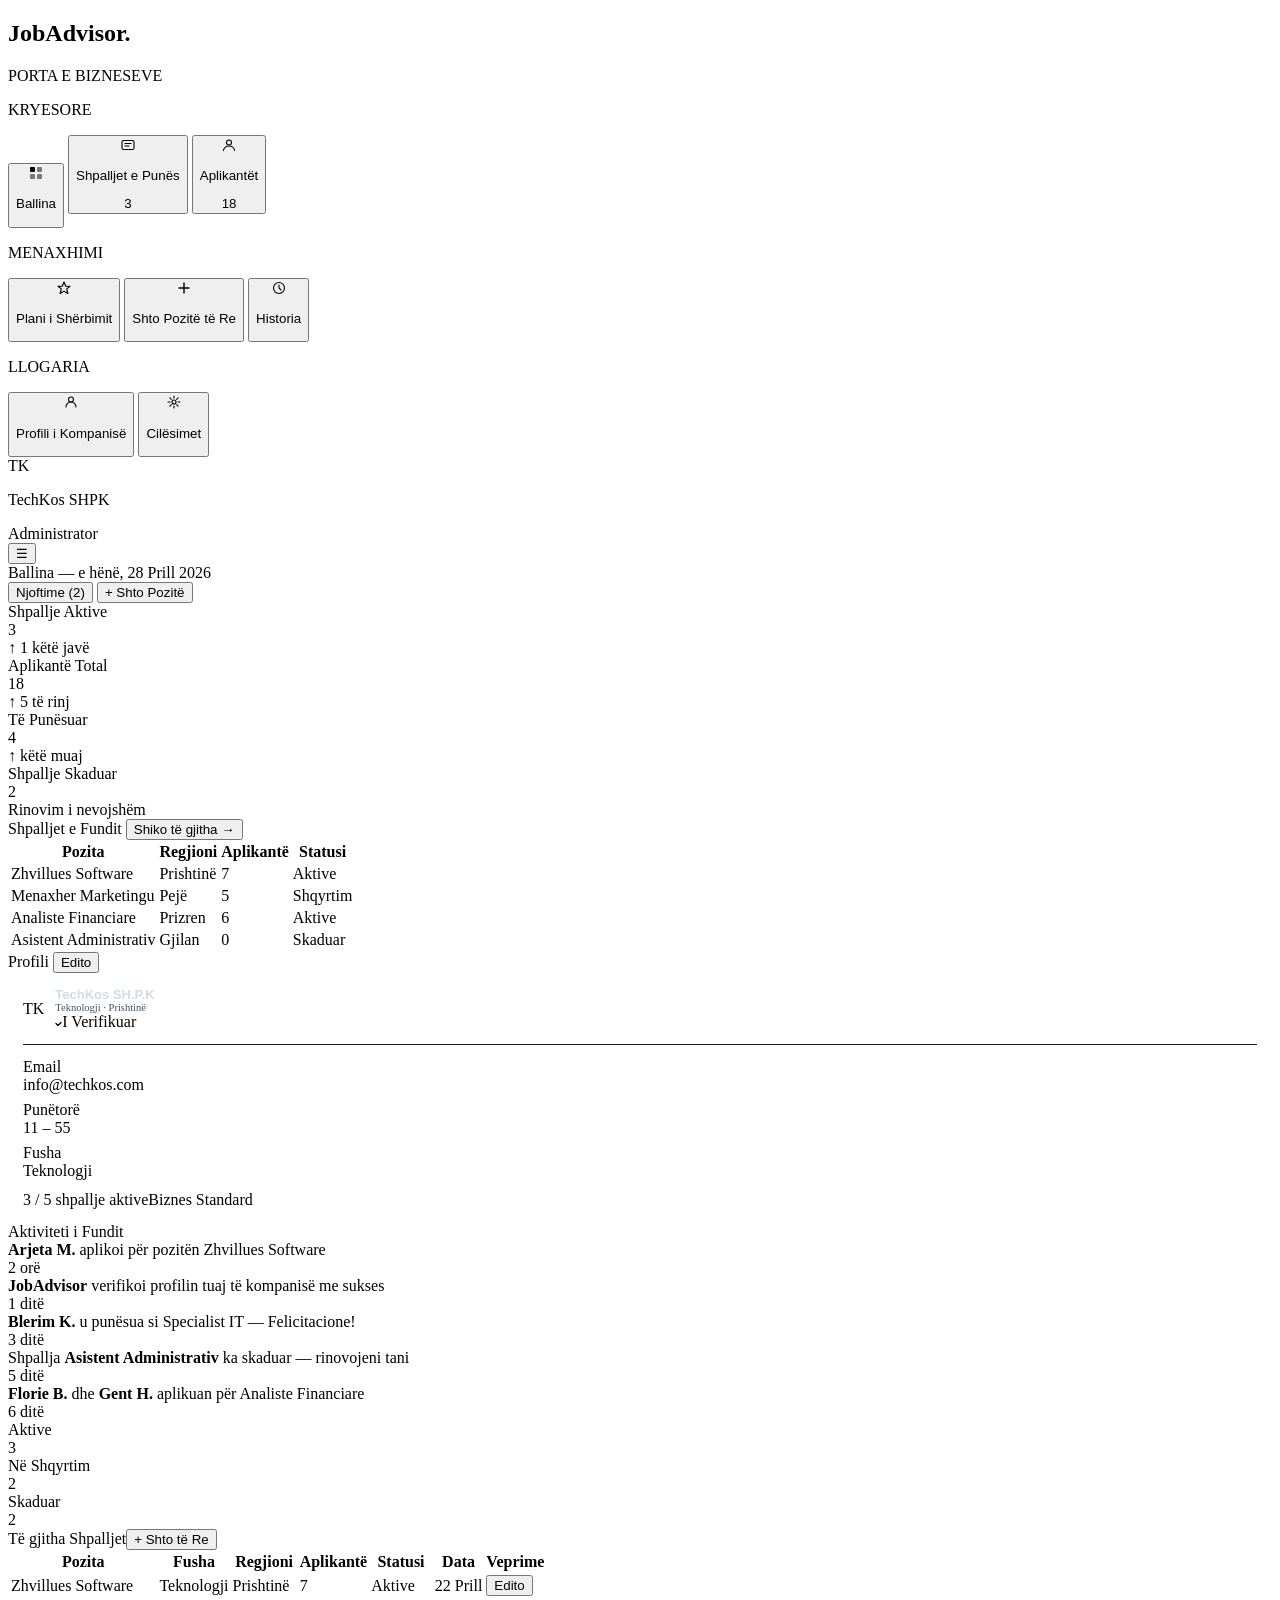
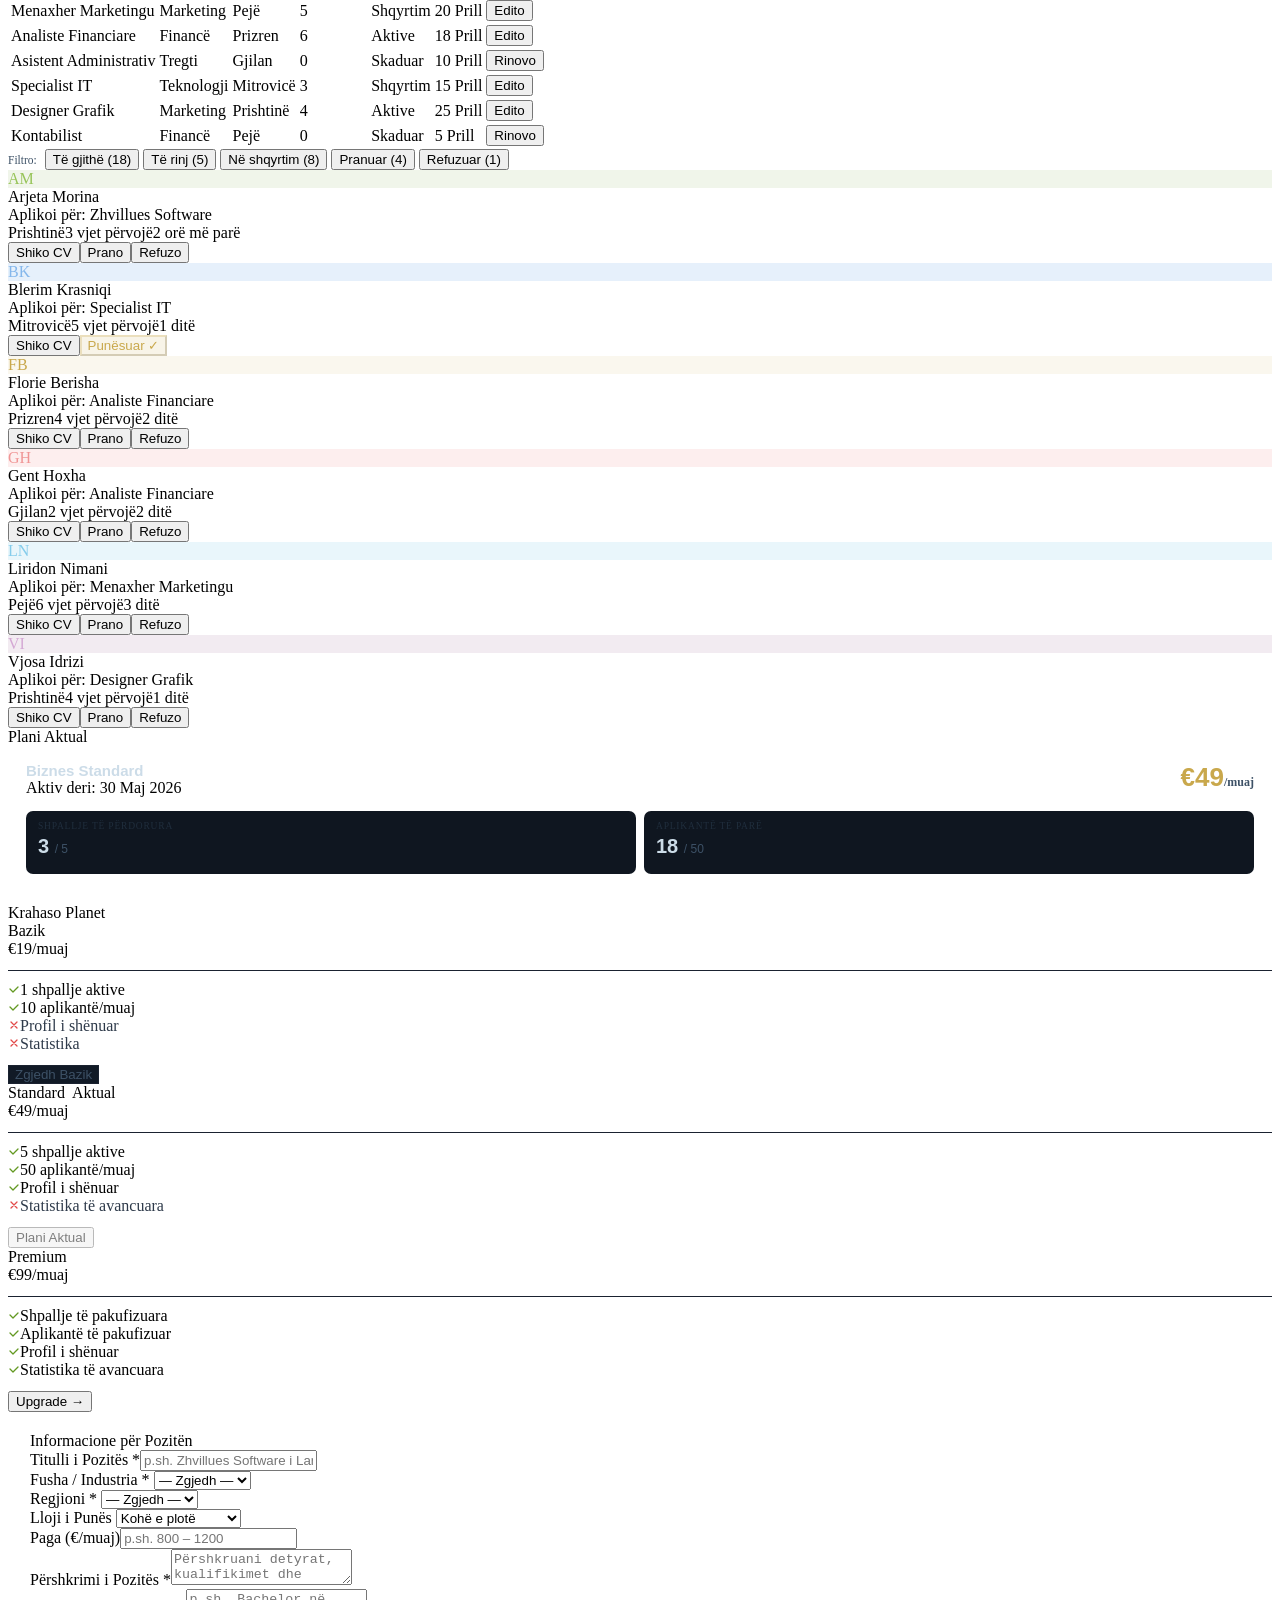
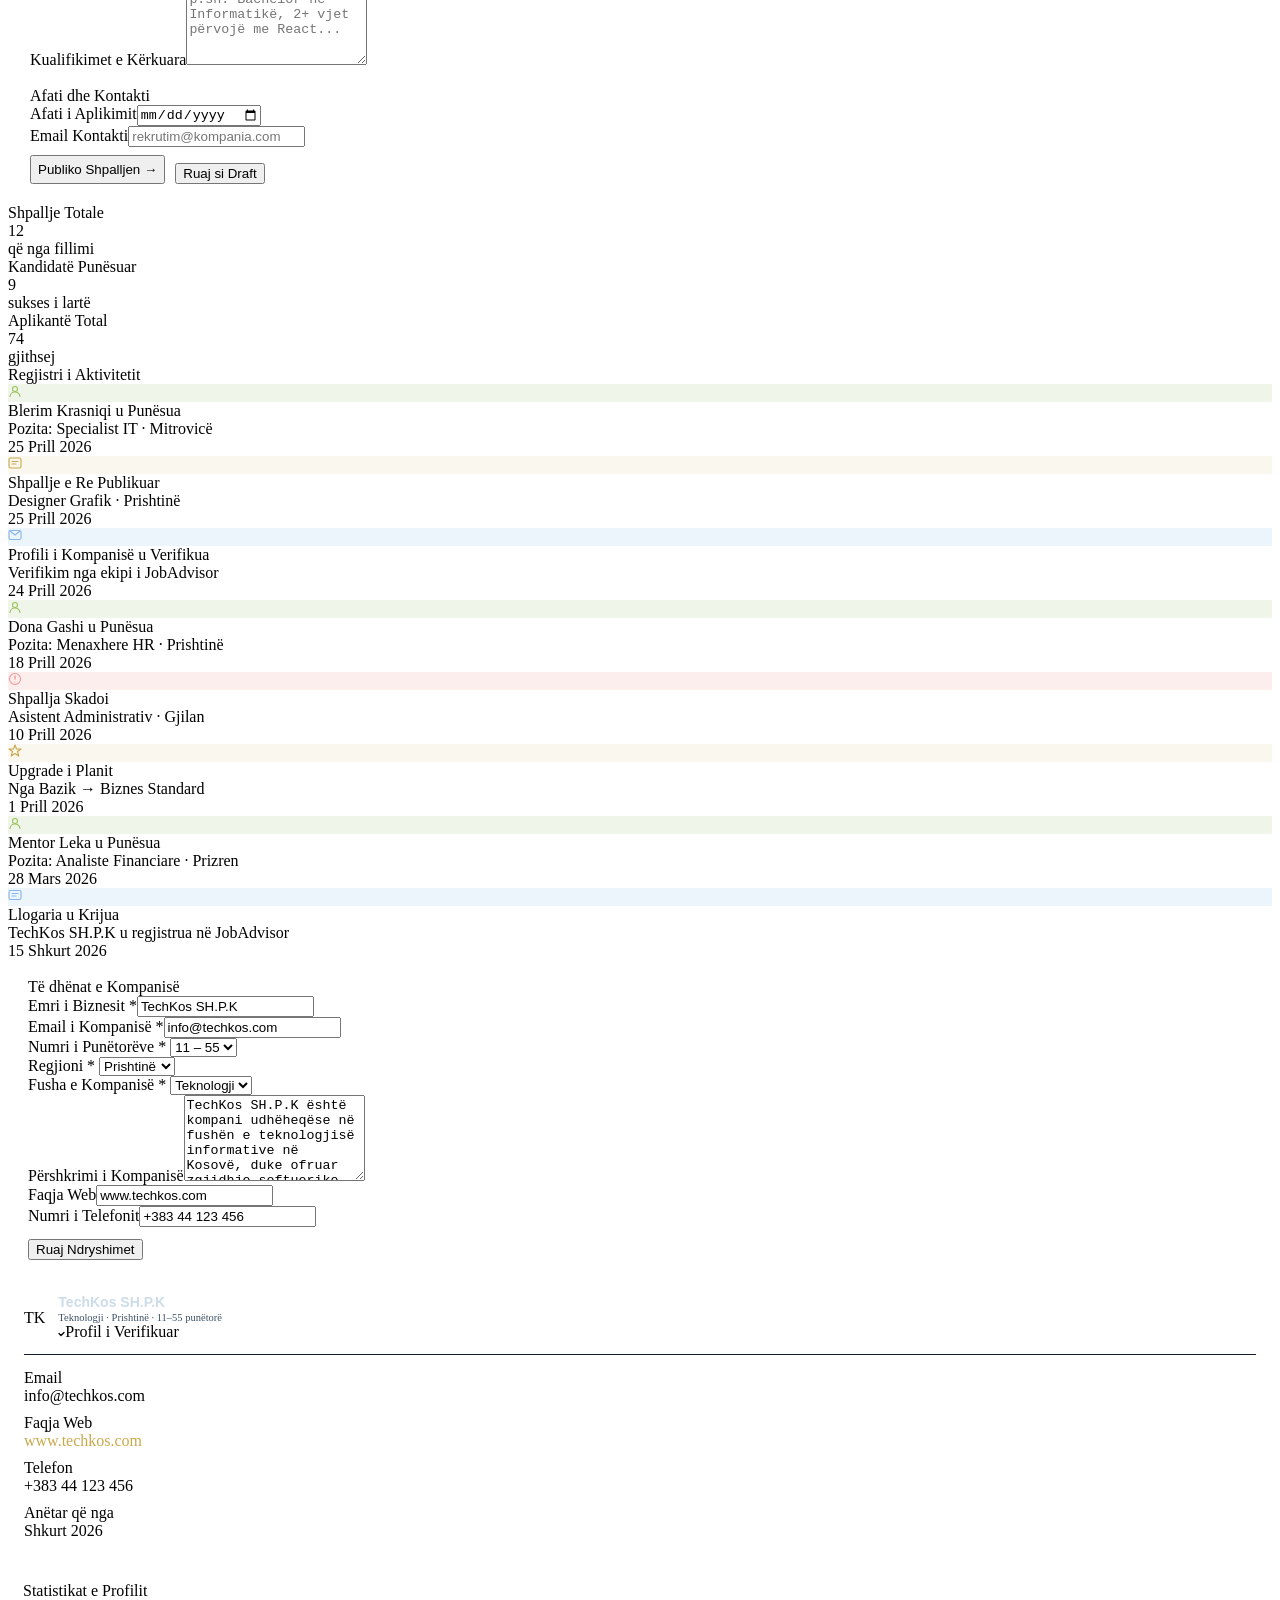
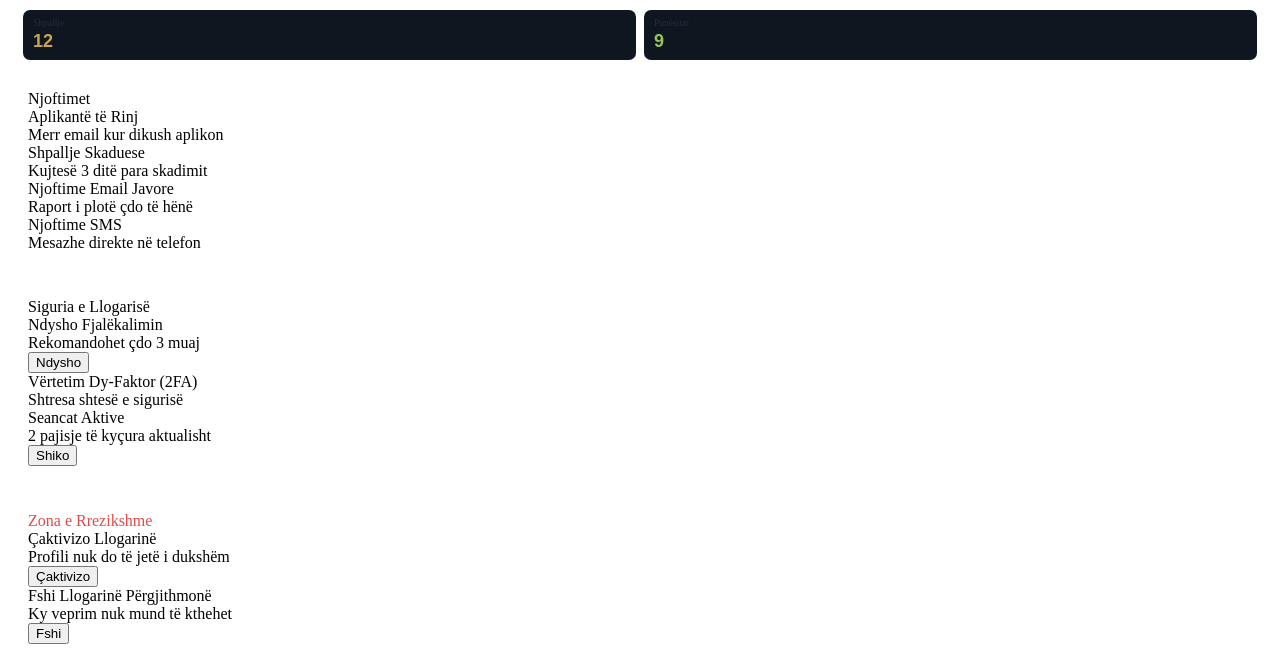
==== index.html @ 1c115743 "Rename JobAdvisor/index.html to index.html" ====
<!DOCTYPE html>
<html lang="en">

<head>
  <meta name="viewport" content="width=device-width, initial-scale=1.0">
  <meta charset="UTF-8">
  <title>Sidebar</title>

  <link rel="stylesheet" href="style.css">

  <!-- FONT -->
  <link href="https://fonts.googleapis.com/css2?family=Inter:wght@400;500;600&display=swap" rel="stylesheet">
</head>

<body>
  <div class="root">
    <aside class="sidebar">

      <!-- LOGO -->
      <div class="logo">
        <h2 class="JobAdvisor">JobAdvisor<span>.</span></h2>
        <p>PORTA E BIZNESEVE</p>
      </div>

      <!-- MENU -->
      <div class="menu">

        <p margin-top="0" class="section">KRYESORE</p>

        <button class="item active">
          <svg width="14" height="14" viewBox="0 0 14 14" fill="none">
            <rect x="1" y="1" width="5" height="5" rx="1" fill="currentColor"></rect>
            <rect x="8" y="1" width="5" height="5" rx="1" fill="currentColor" opacity=".5"></rect>
            <rect x="1" y="8" width="5" height="5" rx="1" fill="currentColor" opacity=".5"></rect>
            <rect x="8" y="8" width="5" height="5" rx="1" fill="currentColor" opacity=".5"></rect>
          </svg>
          <p>Ballina</p>
        </button>

        <button class="item">
          <svg width="14" height="14" viewBox="0 0 14 14" fill="none">
            <rect x="1" y="2.5" width="12" height="9" rx="1.5" stroke="currentColor" stroke-width="1.1"></rect>
            <path d="M4 5.5h6M4 8h4" stroke="currentColor" stroke-width="1.1" stroke-linecap="round"></path>
          </svg>
          <p>Shpalljet e Punës</p>
          <span class="badge gold">3</span>
        </button>

        <button class="item">
          <svg width="14" height="14" viewBox="0 0 14 14" fill="none">
            <circle cx="7" cy="4.5" r="2.5" stroke="currentColor" stroke-width="1.1"></circle>
            <path d="M1.5 12.5c0-2.5 2.5-4.5 5.5-4.5s5.5 2 5.5 4.5" stroke="currentColor" stroke-width="1.1"
              stroke-linecap="round"></path>
          </svg>
          <p>Aplikantët</p>
          <span class="badge blue">18</span>
        </button>

        <p class="section">MENAXHIMI</p>

        <button class="item"><svg width="14" height="14" viewBox="0 0 14 14" fill="none">
            <path d="M7 1L8.7 5.3H13L9.7 7.9L10.9 12.5L7 10.1L3.1 12.5L4.3 7.9L1 5.3H5.3L7 1Z" stroke="currentColor"
              stroke-width="1.1" stroke-linejoin="round"></path>
          </svg>
          <p>Plani i Shërbimit</p>
        </button>
        <button class="item"><svg width="14" height="14" viewBox="0 0 14 14" fill="none">
            <path d="M7 2v10M2 7h10" stroke="currentColor" stroke-width="1.4" stroke-linecap="round"></path>
          </svg>
          <p>Shto Pozitë të Re</p>
        </button>
        <button class="item"><svg width="14" height="14" viewBox="0 0 14 14" fill="none">
            <circle cx="7" cy="7" r="5.5" stroke="currentColor" stroke-width="1.1"></circle>
            <path d="M7 4v3l2 2" stroke="currentColor" stroke-width="1.1" stroke-linecap="round"></path>
          </svg>
          <p>Historia</p>
        </button>

        <p class="section">LLOGARIA</p>

        <button class="item"><svg width="14" height="14" viewBox="0 0 14 14" fill="none">
            <circle cx="7" cy="4.5" r="2.5" stroke="currentColor" stroke-width="1.1"></circle>
            <path d="M2 12a5 5 0 0110 0" stroke="currentColor" stroke-width="1.1" stroke-linecap="round"></path>
          </svg>
          <p>Profili i Kompanisë</p>
        </button>
        <button class="item"><svg width="14" height="14" viewBox="0 0 14 14" fill="none">
            <circle cx="7" cy="7" r="2" stroke="currentColor" stroke-width="1.1"></circle>
            <path d="M7 1v2M7 11v2M1 7h2M11 7h2M2.9 2.9l1.4 1.4M9.7 9.7l1.4 1.4M2.9 11.1l1.4-1.4M9.7 4.3l1.4-1.4"
              stroke="currentColor" stroke-width="1.1" stroke-linecap="round"></path>
          </svg>
          <p>Cilësimet</p>
        </button>

      </div>

      <!-- PROFILE -->
      <div class="profile">
        <div class="avatar">TK</div>
        <div>
          <p class="name">TechKos SHPK</p>
          <span class="role">Administrator</span>
        </div>
      </div>

    </aside>

    <div class="main">
      <div class="topbar">
         <button class="menu-toggle" onclick="toggleSidebar()">☰</button>
        <div>
          <span class="tbar-title" id="tbar-title">Ballina</span>
          <span class="tbar-sub" id="tbar-sub">— e hënë, 28 Prill 2026</span>
        </div>
        <div class="tbar-actions">
          <div class="ndot"></div>
          <button class="btn-g">Njoftime (2)</button>
          <button class="btn-p" onclick="nav('shto',document.querySelector('[onclick*=shto]'))">+ Shto Pozitë</button>
        </div>
      </div>

      <div class="content">

        <!-- PAGE: BALLINA -->
        <div class="page on" id="page-ballina">
          <div class="sgrid">
            <div class="scard sc-gold">
              <div class="sc-lbl">Shpallje Aktive</div>
              <div class="sc-val">3</div>
              <div class="sc-ch up">↑ 1 këtë javë</div>
            </div>
            <div class="scard sc-blue">
              <div class="sc-lbl">Aplikantë Total</div>
              <div class="sc-val">18</div>
              <div class="sc-ch up">↑ 5 të rinj</div>
            </div>
            <div class="scard sc-green">
              <div class="sc-lbl">Të Punësuar</div>
              <div class="sc-val">4</div>
              <div class="sc-ch up">↑ këtë muaj</div>
            </div>
            <div class="scard sc-red">
              <div class="sc-lbl">Shpallje Skaduar</div>
              <div class="sc-val">2</div>
              <div class="sc-ch down">Rinovim i nevojshëm</div>
            </div>
          </div>
          <div class="row2">
            <div class="panel">
              <div class="ph"><span class="ph-t">Shpalljet e Fundit</span>
                <button class="ph-a" onclick="nav('puna',document.querySelectorAll('.nitem')[1])">Shiko të gjitha →</button></div>
              <table class="jtable">
                <thead>
                  <tr>
                    <th>Pozita</th>
                    <th>Regjioni</th>
                    <th>Aplikantë</th>
                    <th>Statusi</th>
                  </tr>
                </thead>
                <tbody>
                  <tr>
                    <td><span class="jt">Zhvillues Software</span></td>
                    <td>Prishtinë</td>
                    <td>
                      <div class="abar"><span>7</span>
                        <div class="ab">
                          <div class="af" style="width:70%"></div>
                        </div>
                      </div>
                    </td>
                    <td><span class="sb sa">Aktive</span></td>
                  </tr>
                  <tr>
                    <td><span class="jt">Menaxher Marketingu</span></td>
                    <td>Pejë</td>
                    <td>
                      <div class="abar"><span>5</span>
                        <div class="ab">
                          <div class="af" style="width:50%"></div>
                        </div>
                      </div>
                    </td>
                    <td><span class="sb sr">Shqyrtim</span></td>
                  </tr>
                  <tr>
                    <td><span class="jt">Analiste Financiare</span></td>
                    <td>Prizren</td>
                    <td>
                      <div class="abar"><span>6</span>
                        <div class="ab">
                          <div class="af" style="width:60%"></div>
                        </div>
                      </div>
                    </td>
                    <td><span class="sb sa">Aktive</span></td>
                  </tr>
                  <tr>
                    <td><span class="jt">Asistent Administrativ</span></td>
                    <td>Gjilan</td>
                    <td>
                      <div class="abar"><span>0</span>
                        <div class="ab">
                          <div class="af" style="width:0%"></div>
                        </div>
                      </div>
                    </td>
                    <td><span class="sb sc2">Skaduar</span></td>
                  </tr>
                </tbody>
              </table>
            </div>
            <div style="display:flex;flex-direction:column;gap:12px;">
              <div class="panel">
                <div class="ph"><span class="ph-t">Profili</span>
                  <button class="ph-c"
                  
                   onclick="nav('shto',document.querySelector('[onclick*=shto]'))">Edito</button></div>
                <div style="padding:14px 15px;">
                  <div
                    style="display:flex;align-items:center;gap:11px;margin-bottom:13px;padding-bottom:13px;border-bottom:0.5px solid #151f2e;">
                    <div class="pav">TK</div>
                    <div>
                      <div style="font-family:'Syne',sans-serif;font-size:13px;font-weight:700;color:#ccdce8;">TechKos
                        SH.P.K</div>
                      <div style="font-size:10.5px;color:#3d5166;">Teknologji · Prishtinë</div>
                      <div class="ver"><svg width="7" height="7" viewBox="0 0 7 7" fill="none">
                          <path d="M1 3.5l2 2 3-3" stroke="currentColor" stroke-width="1.3" stroke-linecap="round"
                            stroke-linejoin="round"></path>
                        </svg>I Verifikuar</div>
                    </div>
                  </div>
                  <div style="margin-bottom:7px;">
                    <div class="flabel">Email</div>
                    <div class="fval">info@techkos.com</div>
                  </div>
                  <div style="margin-bottom:7px;">
                    <div class="flabel">Punëtorë</div>
                    <div class="fval">11 – 55</div>
                  </div>
                  <div>
                    <div class="flabel">Fusha</div><span class="ftag">Teknologji</span>
                  </div>
                  <div class="pbar-w" style="margin-top:11px;">
                    <div class="pbar-f" style="width:60%"></div>
                  </div>
                  <div class="ptxt"><span>3 / 5 shpallje aktive</span><span>Biznes Standard</span></div>
                </div>
              </div>
            </div>
          </div>
          <div class="panel">
            <div class="ph"><span class="ph-t">Aktiviteti i Fundit</span></div>
            <div class="aitem">
              <div class="adot" style="background:#639922"></div>
              <div class="atxt"><strong>Arjeta M.</strong> aplikoi për pozitën Zhvillues Software</div><span
                class="atime">2 orë</span>
            </div>
            <div class="aitem">
              <div class="adot" style="background:#378add"></div>
              <div class="atxt"><strong>JobAdvisor</strong> verifikoi profilin tuaj të kompanisë me sukses</div><span
                class="atime">1 ditë</span>
            </div>
            <div class="aitem">
              <div class="adot" style="background:#c9a84c"></div>
              <div class="atxt"><strong>Blerim K.</strong> u punësua si Specialist IT — Felicitacione!</div><span
                class="atime">3 ditë</span>
            </div>
            <div class="aitem">
              <div class="adot" style="background:#e24b4a"></div>
              <div class="atxt">Shpallja <strong>Asistent Administrativ</strong> ka skaduar — rinovojeni tani</div><span
                class="atime">5 ditë</span>
            </div>
            <div class="aitem">
              <div class="adot" style="background:#639922"></div>
              <div class="atxt"><strong>Florie B.</strong> dhe <strong>Gent H.</strong> aplikuan për Analiste Financiare
              </div><span class="atime">6 ditë</span>
            </div>
          </div>
        </div>

        <!-- PAGE: SHPALLJET E PUNES -->
        <div class="page" id="page-puna">
          <div class="sgrid" style="grid-template-columns:repeat(3,minmax(0,1fr));">
            <div class="scard sc-gold">
              <div class="sc-lbl">Aktive</div>
              <div class="sc-val">3</div>
            </div>
            <div class="scard sc-blue">
              <div class="sc-lbl">Në Shqyrtim</div>
              <div class="sc-val">2</div>
            </div>
            <div class="scard sc-red">
              <div class="sc-lbl">Skaduar</div>
              <div class="sc-val">2</div>
            </div>
          </div>
          <div class="panel">
            <div class="ph"><span class="ph-t">Të gjitha Shpalljet</span><button class="ph-b"
                onclick="nav('shto',document.querySelectorAll('.nitem')[4])">+ Shto të Re</button></div>
            <table class="jtable">
              <thead>
                <tr>
                  <th>Pozita</th>
                  <th>Fusha</th>
                  <th>Regjioni</th>
                  <th>Aplikantë</th>
                  <th>Statusi</th>
                  <th>Data</th>
                  <th>Veprime</th>
                </tr>
              </thead>
              <tbody>
                <tr>
                  <td><span class="jt">Zhvillues Software</span></td>
                  <td>Teknologji</td>
                  <td>Prishtinë</td>
                  <td>
                    <div class="abar"><span>7</span>
                      <div class="ab">
                        <div class="af" style="width:70%"></div>
                      </div>
                    </div>
                  </td>
                  <td><span class="sb sa">Aktive</span></td>
                  <td>22 Prill</td>
                  <td><button class="tact-btn" onclick="nav('shto',document.querySelector('[onclick*=shto]'))">Edito</button></td>
                </tr>
                <tr>
                  <td><span class="jt">Menaxher Marketingu</span></td>
                  <td>Marketing</td>
                  <td>Pejë</td>
                  <td>
                    <div class="abar"><span>5</span>
                      <div class="ab">
                        <div class="af" style="width:50%"></div>
                      </div>
                    </div>
                  </td>
                  <td><span class="sb sr">Shqyrtim</span></td>
                  <td>20 Prill</td>
                  <td><button class="tact-btn">Edito</button></td>
                </tr>
                <tr>
                  <td><span class="jt">Analiste Financiare</span></td>
                  <td>Financë</td>
                  <td>Prizren</td>
                  <td>
                    <div class="abar"><span>6</span>
                      <div class="ab">
                        <div class="af" style="width:60%"></div>
                      </div>
                    </div>
                  </td>
                  <td><span class="sb sa">Aktive</span></td>
                  <td>18 Prill</td>
                  <td><button class="tact-btn">Edito</button></td>
                </tr>
                <tr>
                  <td><span class="jt">Asistent Administrativ</span></td>
                  <td>Tregti</td>
                  <td>Gjilan</td>
                  <td>
                    <div class="abar"><span>0</span>
                      <div class="ab">
                        <div class="af" style="width:0%"></div>
                      </div>
                    </div>
                  </td>
                  <td><span class="sb sc2">Skaduar</span></td>
                  <td>10 Prill</td>
                  <td><button class="tact-btn">Rinovo</button></td>
                </tr>
                <tr>
                  <td><span class="jt">Specialist IT</span></td>
                  <td>Teknologji</td>
                  <td>Mitrovicë</td>
                  <td>
                    <div class="abar"><span>3</span>
                      <div class="ab">
                        <div class="af" style="width:30%"></div>
                      </div>
                    </div>
                  </td>
                  <td><span class="sb sr">Shqyrtim</span></td>
                  <td>15 Prill</td>
                  <td><button class="tact-btn">Edito</button></td>
                </tr>
                <tr>
                  <td><span class="jt">Designer Grafik</span></td>
                  <td>Marketing</td>
                  <td>Prishtinë</td>
                  <td>
                    <div class="abar"><span>4</span>
                      <div class="ab">
                        <div class="af" style="width:40%"></div>
                      </div>
                    </div>
                  </td>
                  <td><span class="sb sa">Aktive</span></td>
                  <td>25 Prill</td>
                  <td><button class="tact-btn">Edito</button></td>
                </tr>
                <tr>
                  <td><span class="jt">Kontabilist</span></td>
                  <td>Financë</td>
                  <td>Pejë</td>
                  <td>
                    <div class="abar"><span>0</span>
                      <div class="ab">
                        <div class="af" style="width:0%"></div>
                      </div>
                    </div>
                  </td>
                  <td><span class="sb sc2">Skaduar</span></td>
                  <td>5 Prill</td>
                  <td><button class="tact-btn">Rinovo</button></td>
                </tr>
              </tbody>
            </table>
          </div>
        </div>

        <!-- PAGE: APLIKANTET -->
        <div class="page" id="page-aplikantet">
          <div class="filter-row">
            <span style="font-size:11.5px;color:#3d5166;margin-right:4px;">Filtro:</span>
            <button class="filter-btn on" onclick="filterAppl(this,'all')">Të gjithë (18)</button>
            <button class="filter-btn" onclick="filterAppl(this,'ri')">Të rinj (5)</button>
            <button class="filter-btn" onclick="filterAppl(this,'shqyrtim')">Në shqyrtim (8)</button>
            <button class="filter-btn" onclick="filterAppl(this,'pranuar')">Pranuar (4)</button>
            <button class="filter-btn" onclick="filterAppl(this,'refuzuar')">Refuzuar (1)</button>
          </div>
          <div id="appl-list">
            <div class="appl-card">
              <div class="appl-av" style="background:#63992218;color:#97c459;">AM</div>
              <div>
                <div class="appl-name">Arjeta Morina</div>
                <div class="appl-pos">Aplikoi për: Zhvillues Software</div>
                <div class="appl-meta"><span class="appl-tag">Prishtinë</span><span class="appl-tag">3 vjet
                    përvojë</span><span class="appl-tag">2 orë më parë</span></div>
              </div>
              <div class="appl-actions"><button class="btn-view">Shiko CV</button><button
                  class="btn-acc">Prano</button><button class="btn-rej">Refuzo</button></div>
            </div>
            <div class="appl-card">
              <div class="appl-av" style="background:#378add20;color:#85b7eb;">BK</div>
              <div>
                <div class="appl-name">Blerim Krasniqi</div>
                <div class="appl-pos">Aplikoi për: Specialist IT</div>
                <div class="appl-meta"><span class="appl-tag">Mitrovicë</span><span class="appl-tag">5 vjet
                    përvojë</span><span class="appl-tag">1 ditë</span></div>
              </div>
              <div class="appl-actions"><button class="btn-view">Shiko CV</button><button class="btn-acc"
                  style="background:#c9a84c20;color:#c9a84c;border-color:#c9a84c44">Punësuar ✓</button></div>
            </div>
            <div class="appl-card">
              <div class="appl-av" style="background:#c9a84c18;color:#c9a84c;">FB</div>
              <div>
                <div class="appl-name">Florie Berisha</div>
                <div class="appl-pos">Aplikoi për: Analiste Financiare</div>
                <div class="appl-meta"><span class="appl-tag">Prizren</span><span class="appl-tag">4 vjet
                    përvojë</span><span class="appl-tag">2 ditë</span></div>
              </div>
              <div class="appl-actions"><button class="btn-view">Shiko CV</button><button
                  class="btn-acc">Prano</button><button class="btn-rej">Refuzo</button></div>
            </div>
            <div class="appl-card">
              <div class="appl-av" style="background:#e24b4a18;color:#f09595;">GH</div>
              <div>
                <div class="appl-name">Gent Hoxha</div>
                <div class="appl-pos">Aplikoi për: Analiste Financiare</div>
                <div class="appl-meta"><span class="appl-tag">Gjilan</span><span class="appl-tag">2 vjet
                    përvojë</span><span class="appl-tag">2 ditë</span></div>
              </div>
              <div class="appl-actions"><button class="btn-view">Shiko CV</button><button
                  class="btn-acc">Prano</button><button class="btn-rej">Refuzo</button></div>
            </div>
            <div class="appl-card">
              <div class="appl-av" style="background:#53b7dd20;color:#85cceb;">LN</div>
              <div>
                <div class="appl-name">Liridon Nimani</div>
                <div class="appl-pos">Aplikoi për: Menaxher Marketingu</div>
                <div class="appl-meta"><span class="appl-tag">Pejë</span><span class="appl-tag">6 vjet
                    përvojë</span><span class="appl-tag">3 ditë</span></div>
              </div>
              <div class="appl-actions"><button class="btn-view">Shiko CV</button><button
                  class="btn-acc">Prano</button><button class="btn-rej">Refuzo</button></div>
            </div>
            <div class="appl-card">
              <div class="appl-av" style="background:#9e6b9922;color:#d4a8d4;">VI</div>
              <div>
                <div class="appl-name">Vjosa Idrizi</div>
                <div class="appl-pos">Aplikoi për: Designer Grafik</div>
                <div class="appl-meta"><span class="appl-tag">Prishtinë</span><span class="appl-tag">4 vjet
                    përvojë</span><span class="appl-tag">1 ditë</span></div>
              </div>
              <div class="appl-actions"><button class="btn-view">Shiko CV</button><button
                  class="btn-acc">Prano</button><button class="btn-rej">Refuzo</button></div>
            </div>
          </div>
        </div>

        <!-- PAGE: PLANI -->
        <div class="page" id="page-plan">
          <div style="margin-bottom:14px;">
            <div class="section-h">Plani Aktual</div>
            <div class="panel" style="padding:16px 18px;">
              <div style="display:flex;align-items:flex-start;justify-content:space-between;">
                <div>
                  <div style="font-family:'Syne',sans-serif;font-size:15px;font-weight:700;color:#ccdce8;">Biznes
                    Standard</div>
                  <div class="plan-badge">Aktiv deri: 30 Maj 2026</div>
                </div>
                <div style="font-family:'Syne',sans-serif;font-size:26px;font-weight:700;color:#c9a84c;">€49<span
                    style="font-size:12px;color:#3d5166;font-family:'DM Sans';">/muaj</span></div>
              </div>
              <div style="margin-top:14px;display:grid;grid-template-columns:1fr 1fr;gap:8px;">
                <div style="background:#0f1620;border-radius:7px;padding:10px 12px;">
                  <div
                    style="font-size:9.5px;color:#202e3d;text-transform:uppercase;letter-spacing:.8px;margin-bottom:4px;">
                    Shpallje të Përdorura</div>
                  <div style="font-family:'Syne',sans-serif;font-size:20px;font-weight:700;color:#ccdce8;">3 <span
                      style="font-size:12px;color:#3d5166;font-weight:400;">/ 5</span></div>
                  <div class="pbar-w" style="margin-top:6px;">
                    <div class="pbar-f" style="width:60%"></div>
                  </div>
                </div>
                <div style="background:#0f1620;border-radius:7px;padding:10px 12px;">
                  <div
                    style="font-size:9.5px;color:#202e3d;text-transform:uppercase;letter-spacing:.8px;margin-bottom:4px;">
                    Aplikantë të Parë</div>
                  <div style="font-family:'Syne',sans-serif;font-size:20px;font-weight:700;color:#ccdce8;">18 <span
                      style="font-size:12px;color:#3d5166;font-weight:400;">/ 50</span></div>
                  <div class="pbar-w" style="margin-top:6px;">
                    <div class="pbar-f" style="width:36%;background:#378add;"></div>
                  </div>
                </div>
              </div>
            </div>
          </div>
          <div class="section-h">Krahaso Planet</div>
          <div class="plan-grid">
            <div class="plan-card">
              <div class="plan-name">Bazik</div>
              <div class="plan-price">€19<span>/muaj</span></div>
              <div style="margin:12px 0;border-top:0.5px solid #1a2230;padding-top:10px;">
                <div class="plan-feature"><svg width="12" height="12" viewBox="0 0 12 12" fill="none">
                    <path d="M2 6l3 3 5-5" stroke="#639922" stroke-width="1.3" stroke-linecap="round"
                      stroke-linejoin="round"></path>
                  </svg>1 shpallje aktive</div>
                <div class="plan-feature"><svg width="12" height="12" viewBox="0 0 12 12" fill="none">
                    <path d="M2 6l3 3 5-5" stroke="#639922" stroke-width="1.3" stroke-linecap="round"
                      stroke-linejoin="round"></path>
                  </svg>10 aplikantë/muaj</div>
                <div class="plan-feature"><svg width="12" height="12" viewBox="0 0 12 12" fill="none">
                    <path d="M3 9l6-6M9 9L3 3" stroke="#e24b4a" stroke-width="1.3" stroke-linecap="round"></path>
                  </svg><span style="color:#2e3a4a;">Profil i shënuar</span></div>
                <div class="plan-feature"><svg width="12" height="12" viewBox="0 0 12 12" fill="none">
                    <path d="M3 9l6-6M9 9L3 3" stroke="#e24b4a" stroke-width="1.3" stroke-linecap="round"></path>
                  </svg><span style="color:#2e3a4a;">Statistika</span></div>
              </div>
              <button class="plan-cta" style="background:#111a26;color:#3d5166;border:0.5px solid #1a2230;">Zgjedh
                Bazik</button>
            </div>
            <div class="plan-card plan-current">
              <div style="display:flex;align-items:center;gap:7px;">
                <div class="plan-name">Standard</div><span class="plan-badge">Aktual</span>
              </div>
              <div class="plan-price">€49<span>/muaj</span></div>
              <div style="margin:12px 0;border-top:0.5px solid #1a2230;padding-top:10px;">
                <div class="plan-feature"><svg width="12" height="12" viewBox="0 0 12 12" fill="none">
                    <path d="M2 6l3 3 5-5" stroke="#639922" stroke-width="1.3" stroke-linecap="round"
                      stroke-linejoin="round"></path>
                  </svg>5 shpallje aktive</div>
                <div class="plan-feature"><svg width="12" height="12" viewBox="0 0 12 12" fill="none">
                    <path d="M2 6l3 3 5-5" stroke="#639922" stroke-width="1.3" stroke-linecap="round"
                      stroke-linejoin="round"></path>
                  </svg>50 aplikantë/muaj</div>
                <div class="plan-feature"><svg width="12" height="12" viewBox="0 0 12 12" fill="none">
                    <path d="M2 6l3 3 5-5" stroke="#639922" stroke-width="1.3" stroke-linecap="round"
                      stroke-linejoin="round"></path>
                  </svg>Profil i shënuar</div>
                <div class="plan-feature"><svg width="12" height="12" viewBox="0 0 12 12" fill="none">
                    <path d="M3 9l6-6M9 9L3 3" stroke="#e24b4a" stroke-width="1.3" stroke-linecap="round"></path>
                  </svg><span style="color:#2e3a4a;">Statistika të avancuara</span></div>
              </div>
              <button class="plan-cta" style="opacity:.5;cursor:default;">Plani Aktual</button>
            </div>
            <div class="plan-card">
              <div class="plan-name">Premium</div>
              <div class="plan-price">€99<span>/muaj</span></div>
              <div style="margin:12px 0;border-top:0.5px solid #1a2230;padding-top:10px;">
                <div class="plan-feature"><svg width="12" height="12" viewBox="0 0 12 12" fill="none">
                    <path d="M2 6l3 3 5-5" stroke="#639922" stroke-width="1.3" stroke-linecap="round"
                      stroke-linejoin="round"></path>
                  </svg>Shpallje të pakufizuara</div>
                <div class="plan-feature"><svg width="12" height="12" viewBox="0 0 12 12" fill="none">
                    <path d="M2 6l3 3 5-5" stroke="#639922" stroke-width="1.3" stroke-linecap="round"
                      stroke-linejoin="round"></path>
                  </svg>Aplikantë të pakufizuar</div>
                <div class="plan-feature"><svg width="12" height="12" viewBox="0 0 12 12" fill="none">
                    <path d="M2 6l3 3 5-5" stroke="#639922" stroke-width="1.3" stroke-linecap="round"
                      stroke-linejoin="round"></path>
                  </svg>Profil i shënuar</div>
                <div class="plan-feature"><svg width="12" height="12" viewBox="0 0 12 12" fill="none">
                    <path d="M2 6l3 3 5-5" stroke="#639922" stroke-width="1.3" stroke-linecap="round"
                      stroke-linejoin="round"></path>
                  </svg>Statistika të avancuara</div>
              </div>
              <button class="plan-cta">Upgrade →</button>
            </div>
          </div>
        </div>

        <!-- PAGE: SHTO POZITE -->
        <div class="page" id="page-shto">
          <div class="panel" style="padding:20px 22px;">
            <div class="form-section">Informacione për Pozitën</div>
            <div class="form-grid">
              <div class="fg1"><label class="flg">Titulli i Pozitës *</label><input class="finp" type="text"
                  placeholder="p.sh. Zhvillues Software i Lartë"></div>
              <div><label class="flg">Fusha / Industria *</label>
                <select class="finp">
                  <option value="">— Zgjedh —</option>
                  <option>Teknologji</option>
                  <option>Marketing</option>
                  <option>Financë</option>
                  <option>Tregti</option>
                  <option>Tjetër</option>
                </select>
              </div>
              <div><label class="flg">Regjioni *</label>
                <select class="finp">
                  <option value="">— Zgjedh —</option>
                  <option>Prishtinë</option>
                  <option>Pejë</option>
                  <option>Prizren</option>
                  <option>Gjilan</option>
                  <option>Mitrovicë</option>
                  <option>Tjetër</option>
                </select>
              </div>
              <div><label class="flg">Lloji i Punës</label>
                <select class="finp">
                  <option>Kohë e plotë</option>
                  <option>Kohë e pjesshme</option>
                  <option>Remote</option>
                  <option>Praktikë</option>
                </select>
              </div>
              <div><label class="flg">Paga (€/muaj)</label><input class="finp" type="text"
                  placeholder="p.sh. 800 – 1200"></div>
              <div class="fg1"><label class="flg">Përshkrimi i Pozitës *</label><textarea class="finp"
                  placeholder="Përshkruani detyrat, kualifikimet dhe aftësitë e kërkuara..."></textarea></div>
              <div class="fg1"><label class="flg">Kualifikimet e Kërkuara</label><textarea class="finp"
                  style="min-height:70px;"
                  placeholder="p.sh. Bachelor në Informatikë, 2+ vjet përvojë me React..."></textarea></div>
            </div>
            <div class="form-section" style="margin-top:18px;">Afati dhe Kontakti</div>
            <div class="form-grid">
              <div><label class="flg">Afati i Aplikimit</label><input class="finp" type="date"></div>
              <div><label class="flg">Email Kontakti</label><input class="finp" type="email"
                  placeholder="rekrutim@kompania.com"></div>
            </div>
            <div style="display:flex;gap:10px;margin-top:8px;">
              <button class="form-submit">Publiko Shpalljen →</button>
              <button class="btn-g" style="margin-top:8px;">Ruaj si Draft</button>
            </div>
          </div>
        </div>

        <!-- PAGE: HISTORIA -->
        <div class="page" id="page-historia">
          <div class="sgrid" style="grid-template-columns:repeat(3,minmax(0,1fr));">
            <div class="scard sc-gold">
              <div class="sc-lbl">Shpallje Totale</div>
              <div class="sc-val">12</div>
              <div class="sc-ch">që nga fillimi</div>
            </div>
            <div class="scard sc-green">
              <div class="sc-lbl">Kandidatë Punësuar</div>
              <div class="sc-val">9</div>
              <div class="sc-ch up">sukses i lartë</div>
            </div>
            <div class="scard sc-blue">
              <div class="sc-lbl">Aplikantë Total</div>
              <div class="sc-val">74</div>
              <div class="sc-ch">gjithsej</div>
            </div>
          </div>
          <div class="panel">
            <div class="ph"><span class="ph-t">Regjistri i Aktivitetit</span></div>
            <div class="hist-item">
              <div class="hist-ic" style="background:#63992218;"><svg width="14" height="14" viewBox="0 0 14 14"
                  fill="none">
                  <circle cx="7" cy="5" r="2.5" stroke="#97c459" stroke-width="1.1"></circle>
                  <path d="M2 12.5c0-2.5 2.2-4.5 5-4.5s5 2 5 4.5" stroke="#97c459" stroke-width="1.1"
                    stroke-linecap="round"></path>
                </svg></div>
              <div>
                <div class="hist-title">Blerim Krasniqi u Punësua</div>
                <div class="hist-sub">Pozita: Specialist IT · Mitrovicë</div>
              </div>
              <span class="hist-date">25 Prill 2026</span>
            </div>
            <div class="hist-item">
              <div class="hist-ic" style="background:#c9a84c18;"><svg width="14" height="14" viewBox="0 0 14 14"
                  fill="none">
                  <rect x="1" y="2" width="12" height="10" rx="1.5" stroke="#c9a84c" stroke-width="1.1"></rect>
                  <path d="M4 5.5h6M4 8h4" stroke="#c9a84c" stroke-width="1.1" stroke-linecap="round"></path>
                </svg></div>
              <div>
                <div class="hist-title">Shpallje e Re Publikuar</div>
                <div class="hist-sub">Designer Grafik · Prishtinë</div>
              </div>
              <span class="hist-date">25 Prill 2026</span>
            </div>
            <div class="hist-item">
              <div class="hist-ic" style="background:#378add18;"><svg width="14" height="14" viewBox="0 0 14 14"
                  fill="none">
                  <path d="M2 3l5 4 5-4" stroke="#85b7eb" stroke-width="1.1" stroke-linecap="round"></path>
                  <rect x="1" y="2.5" width="12" height="9" rx="1.5" stroke="#85b7eb" stroke-width="1.1"></rect>
                </svg></div>
              <div>
                <div class="hist-title">Profili i Kompanisë u Verifikua</div>
                <div class="hist-sub">Verifikim nga ekipi i JobAdvisor</div>
              </div>
              <span class="hist-date">24 Prill 2026</span>
            </div>
            <div class="hist-item">
              <div class="hist-ic" style="background:#63992218;"><svg width="14" height="14" viewBox="0 0 14 14"
                  fill="none">
                  <circle cx="7" cy="5" r="2.5" stroke="#97c459" stroke-width="1.1"></circle>
                  <path d="M2 12.5c0-2.5 2.2-4.5 5-4.5s5 2 5 4.5" stroke="#97c459" stroke-width="1.1"
                    stroke-linecap="round"></path>
                </svg></div>
              <div>
                <div class="hist-title">Dona Gashi u Punësua</div>
                <div class="hist-sub">Pozita: Menaxhere HR · Prishtinë</div>
              </div>
              <span class="hist-date">18 Prill 2026</span>
            </div>
            <div class="hist-item">
              <div class="hist-ic" style="background:#e24b4a18;"><svg width="14" height="14" viewBox="0 0 14 14"
                  fill="none">
                  <circle cx="7" cy="7" r="5.5" stroke="#f09595" stroke-width="1.1"></circle>
                  <path d="M7 4v3" stroke="#f09595" stroke-width="1.3" stroke-linecap="round"></path>
                  <circle cx="7" cy="10" r=".6" fill="#f09595"></circle>
                </svg></div>
              <div>
                <div class="hist-title">Shpallja Skadoi</div>
                <div class="hist-sub">Asistent Administrativ · Gjilan</div>
              </div>
              <span class="hist-date">10 Prill 2026</span>
            </div>
            <div class="hist-item">
              <div class="hist-ic" style="background:#c9a84c18;"><svg width="14" height="14" viewBox="0 0 14 14"
                  fill="none">
                  <path d="M7 1l1.5 4H13l-3.5 2.5L10.8 12 7 9.5 3.2 12l1.3-4.5L1 5h4.5L7 1z" stroke="#c9a84c"
                    stroke-width="1.1" stroke-linejoin="round"></path>
                </svg></div>
              <div>
                <div class="hist-title">Upgrade i Planit</div>
                <div class="hist-sub">Nga Bazik → Biznes Standard</div>
              </div>
              <span class="hist-date">1 Prill 2026</span>
            </div>
            <div class="hist-item">
              <div class="hist-ic" style="background:#63992218;"><svg width="14" height="14" viewBox="0 0 14 14"
                  fill="none">
                  <circle cx="7" cy="5" r="2.5" stroke="#97c459" stroke-width="1.1"></circle>
                  <path d="M2 12.5c0-2.5 2.2-4.5 5-4.5s5 2 5 4.5" stroke="#97c459" stroke-width="1.1"
                    stroke-linecap="round"></path>
                </svg></div>
              <div>
                <div class="hist-title">Mentor Leka u Punësua</div>
                <div class="hist-sub">Pozita: Analiste Financiare · Prizren</div>
              </div>
              <span class="hist-date">28 Mars 2026</span>
            </div>
            <div class="hist-item">
              <div class="hist-ic" style="background:#378add18;"><svg width="14" height="14" viewBox="0 0 14 14"
                  fill="none">
                  <rect x="1" y="2.5" width="12" height="9" rx="1.5" stroke="#85b7eb" stroke-width="1.1"></rect>
                  <path d="M4 5.5h6M4 8h4" stroke="#85b7eb" stroke-width="1.1" stroke-linecap="round"></path>
                </svg></div>
              <div>
                <div class="hist-title">Llogaria u Krijua</div>
                <div class="hist-sub">TechKos SH.P.K u regjistrua në JobAdvisor</div>
              </div>
              <span class="hist-date">15 Shkurt 2026</span>
            </div>
          </div>
        </div>

        <!-- PAGE: PROFILI -->
        <div class="page" id="page-profili">
          <div class="row2">
            <div class="panel" style="padding:18px 20px;">
              <div class="form-section">Të dhënat e Kompanisë</div>
              <div class="form-grid">
                <div class="fg1"><label class="flg">Emri i Biznesit *</label><input class="finp" type="text"
                    value="TechKos SH.P.K"></div>
                <div class="fg1"><label class="flg">Email i Kompanisë *</label><input class="finp" type="email"
                    value="info@techkos.com"></div>
                <div><label class="flg">Numri i Punëtorëve *</label>
                  <select class="finp">
                    <option>1 – 10</option>
                    <option selected="">11 – 55</option>
                    <option>55+</option>
                  </select>
                </div>
                <div><label class="flg">Regjioni *</label>
                  <select class="finp">
                    <option selected="">Prishtinë</option>
                    <option>Pejë</option>
                    <option>Prizren</option>
                    <option>Gjilan</option>
                    <option>Mitrovicë</option>
                    <option>Tjetër</option>
                  </select>
                </div>
                <div class="fg1"><label class="flg">Fusha e Kompanisë *</label>
                  <select class="finp">
                    <option selected="">Teknologji</option>
                    <option>Marketing</option>
                    <option>Financë</option>
                    <option>Tregti</option>
                    <option>Tjetër</option>
                  </select>
                </div>
                <div class="fg1"><label class="flg">Përshkrimi i Kompanisë</label><textarea class="finp"
                    style="min-height:80px;">TechKos SH.P.K është kompani udhëheqëse në fushën e teknologjisë informative në Kosovë, duke ofruar zgjidhje softuerike dhe shërbime IT për klientë vendorë dhe ndërkombëtarë.</textarea>
                </div>
                <div><label class="flg">Faqja Web</label><input class="finp" type="text" value="www.techkos.com"></div>
                <div><label class="flg">Numri i Telefonit</label><input class="finp" type="text"
                    value="+383 44 123 456"></div>
              </div>
              <button class="form-submit" style="margin-top:12px;">Ruaj Ndryshimet</button>
            </div>
            <div style="display:flex;flex-direction:column;gap:12px;">
              <div class="panel" style="padding:16px;">
                <div
                  style="display:flex;align-items:center;gap:13px;margin-bottom:14px;padding-bottom:13px;border-bottom:0.5px solid #151f2e;">
                  <div class="pav">TK</div>
                  <div>
                    <div style="font-family:'Syne',sans-serif;font-size:14px;font-weight:700;color:#ccdce8;">TechKos
                      SH.P.K</div>
                    <div style="font-size:10.5px;color:#3d5166;margin-top:2px;">Teknologji · Prishtinë · 11–55 punëtorë
                    </div>
                    <div class="ver"><svg width="7" height="7" viewBox="0 0 7 7" fill="none">
                        <path d="M1 3.5l2 2 3-3" stroke="currentColor" stroke-width="1.3" stroke-linecap="round"
                          stroke-linejoin="round"></path>
                      </svg>Profil i Verifikuar</div>
                  </div>
                </div>
                <div style="margin-bottom:9px;">
                  <div class="flabel">Email</div>
                  <div class="fval">info@techkos.com</div>
                </div>
                <div style="margin-bottom:9px;">
                  <div class="flabel">Faqja Web</div>
                  <div class="fval" style="color:#c9a84c;">www.techkos.com</div>
                </div>
                <div style="margin-bottom:9px;">
                  <div class="flabel">Telefon</div>
                  <div class="fval">+383 44 123 456</div>
                </div>
                <div>
                  <div class="flabel">Anëtar që nga</div>
                  <div class="fval">Shkurt 2026</div>
                </div>
              </div>
              <div class="panel" style="padding:14px 15px;">
                <div class="ph-t" style="display:block;margin-bottom:10px;">Statistikat e Profilit</div>
                <div style="display:grid;grid-template-columns:1fr 1fr;gap:8px;">
                  <div style="background:#0f1620;border-radius:7px;padding:8px 10px;">
                    <div style="font-size:9.5px;color:#202e3d;margin-bottom:3px;">Shpallje</div>
                    <div style="font-family:'Syne',sans-serif;font-size:18px;font-weight:700;color:#c9a84c;">12</div>
                  </div>
                  <div style="background:#0f1620;border-radius:7px;padding:8px 10px;">
                    <div style="font-size:9.5px;color:#202e3d;margin-bottom:3px;">Punësuar</div>
                    <div style="font-family:'Syne',sans-serif;font-size:18px;font-weight:700;color:#97c459;">9</div>
                  </div>
                </div>
              </div>
            </div>
          </div>
        </div>

        <!-- PAGE: SETTINGS -->
        <div class="page" id="page-settings">
          <div class="panel" style="padding:16px 20px;margin-bottom:14px;">
            <div class="section-h">Njoftimet</div>
            <div class="settings-row">
              <div>
                <div class="settings-label">Aplikantë të Rinj</div>
                <div class="settings-sub">Merr email kur dikush aplikon</div>
              </div>
              <div class="settings-right">
                <div class="toggle on" onclick="this.classList.toggle('on')"></div>
              </div>
            </div>
            <div class="settings-row">
              <div>
                <div class="settings-label">Shpallje Skaduese</div>
                <div class="settings-sub">Kujtesë 3 ditë para skadimit</div>
              </div>
              <div class="settings-right">
                <div class="toggle on" onclick="this.classList.toggle('on')"></div>
              </div>
            </div>
            <div class="settings-row">
              <div>
                <div class="settings-label">Njoftime Email Javore</div>
                <div class="settings-sub">Raport i plotë çdo të hënë</div>
              </div>
              <div class="settings-right">
                <div class="toggle" onclick="this.classList.toggle('on')"></div>
              </div>
            </div>
            <div class="settings-row">
              <div>
                <div class="settings-label">Njoftime SMS</div>
                <div class="settings-sub">Mesazhe direkte në telefon</div>
              </div>
              <div class="settings-right">
                <div class="toggle" onclick="this.classList.toggle('on')"></div>
              </div>
            </div>
          </div>
          <div class="panel" style="padding:16px 20px;margin-bottom:14px;">
            <div class="section-h">Siguria e Llogarisë</div>
            <div class="settings-row">
              <div>
                <div class="settings-label">Ndysho Fjalëkalimin</div>
                <div class="settings-sub">Rekomandohet çdo 3 muaj</div>
              </div>
              <div class="settings-right"><button class="btn-g">Ndysho</button></div>
            </div>
            <div class="settings-row">
              <div>
                <div class="settings-label">Vërtetim Dy-Faktor (2FA)</div>
                <div class="settings-sub">Shtresa shtesë e sigurisë</div>
              </div>
              <div class="settings-right">
                <div class="toggle" onclick="this.classList.toggle('on')"></div>
              </div>
            </div>
            <div class="settings-row">
              <div>
                <div class="settings-label">Seancat Aktive</div>
                <div class="settings-sub">2 pajisje të kyçura aktualisht</div>
              </div>
              <div class="settings-right"><button class="btn-g">Shiko</button></div>
            </div>
          </div>
          <div class="panel" style="padding:16px 20px;">
            <div class="section-h" style="color:#e24b4a;border-color:#e24b4a30;">Zona e Rrezikshme</div>
            <div class="settings-row">
              <div>
                <div class="settings-label">Çaktivizo Llogarinë</div>
                <div class="settings-sub">Profili nuk do të jetë i dukshëm</div>
              </div>
              <div class="settings-right"><button class="danger-btn">Çaktivizo</button></div>
            </div>
            <div class="settings-row">
              <div>
                <div class="settings-label">Fshi Llogarinë Përgjithmonë</div>
                <div class="settings-sub">Ky veprim nuk mund të kthehet</div>
              </div>
              <div class="settings-right"><button class="danger-btn">Fshi</button></div>
            </div>
          </div>
        </div>

      </div>

    </div>

  </div>






  <script src="script.js"></script>
</body>

</html>
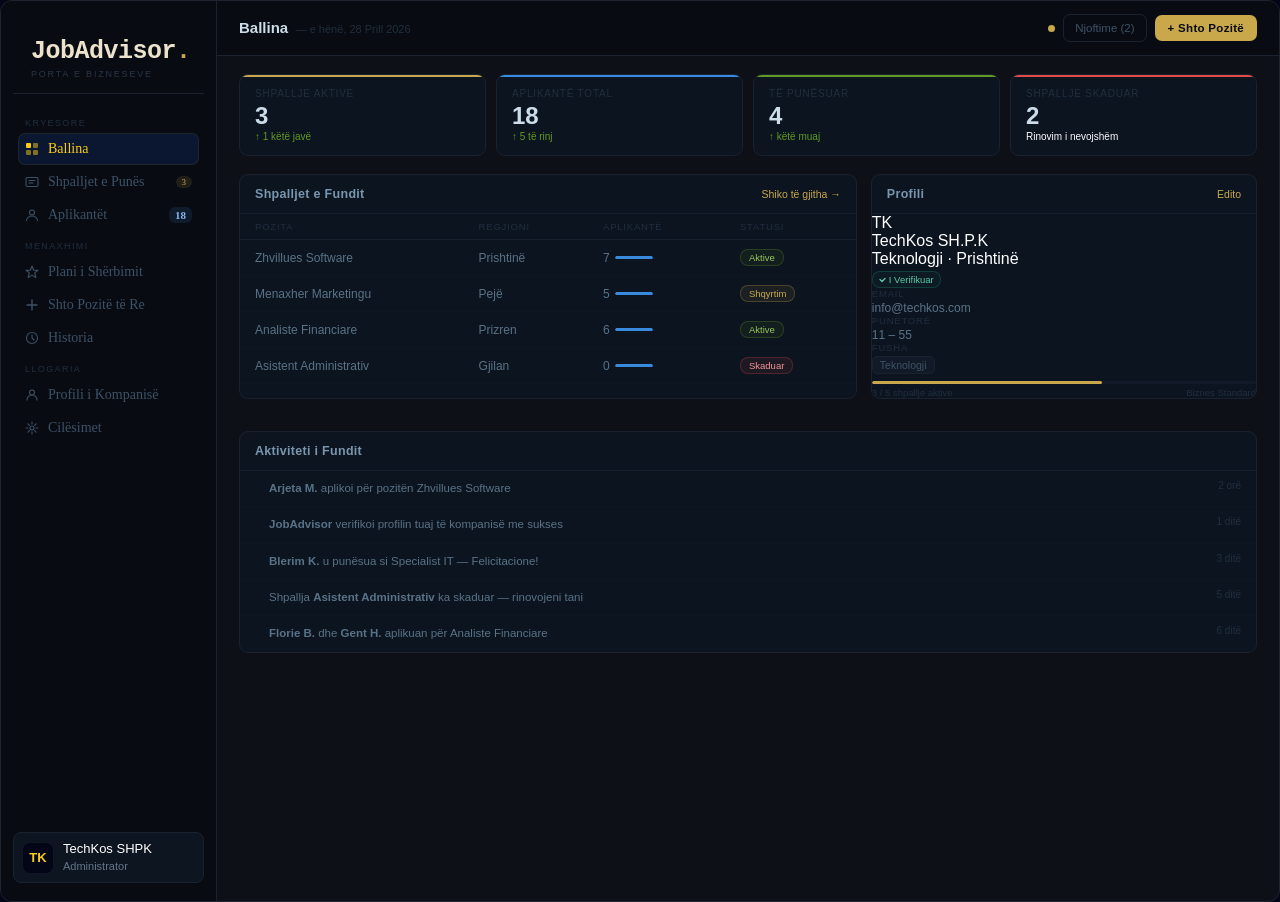
==== commit dfe3f8e2: "Rename JobAdvisor-/index.html to index.html" ====
--- a/index.html
+++ b/index.html
@@ -15,19 +15,14 @@
 <body>
   <div class="root">
     <aside class="sidebar">
-
       <!-- LOGO -->
       <div class="logo">
         <h2 class="JobAdvisor">JobAdvisor<span>.</span></h2>
         <p>PORTA E BIZNESEVE</p>
       </div>
-
-      <!-- MENU -->
       <div class="menu">
-
-        <p margin-top="0" class="section">KRYESORE</p>
-
-        <button class="item active">
+        <p class="mt-0 section">KRYESORE</p>
+        <button type="button" class="item active">
           <svg width="14" height="14" viewBox="0 0 14 14" fill="none">
             <rect x="1" y="1" width="5" height="5" rx="1" fill="currentColor"></rect>
             <rect x="8" y="1" width="5" height="5" rx="1" fill="currentColor" opacity=".5"></rect>
@@ -36,7 +31,6 @@
           </svg>
           <p>Ballina</p>
         </button>
-
         <button class="item">
           <svg width="14" height="14" viewBox="0 0 14 14" fill="none">
             <rect x="1" y="2.5" width="12" height="9" rx="1.5" stroke="currentColor" stroke-width="1.1"></rect>
@@ -45,7 +39,6 @@
           <p>Shpalljet e Punës</p>
           <span class="badge gold">3</span>
         </button>
-
         <button class="item">
           <svg width="14" height="14" viewBox="0 0 14 14" fill="none">
             <circle cx="7" cy="4.5" r="2.5" stroke="currentColor" stroke-width="1.1"></circle>
@@ -55,16 +48,14 @@
           <p>Aplikantët</p>
           <span class="badge blue">18</span>
         </button>
-
         <p class="section">MENAXHIMI</p>
-
-        <button class="item"><svg width="14" height="14" viewBox="0 0 14 14" fill="none">
+        <button type="button" class="item"><svg width="14" height="14" viewBox="0 0 14 14" fill="none">
             <path d="M7 1L8.7 5.3H13L9.7 7.9L10.9 12.5L7 10.1L3.1 12.5L4.3 7.9L1 5.3H5.3L7 1Z" stroke="currentColor"
               stroke-width="1.1" stroke-linejoin="round"></path>
           </svg>
           <p>Plani i Shërbimit</p>
         </button>
-        <button class="item"><svg width="14" height="14" viewBox="0 0 14 14" fill="none">
+        <button type="button" class="item"><svg width="14" height="14" viewBox="0 0 14 14" fill="none">
             <path d="M7 2v10M2 7h10" stroke="currentColor" stroke-width="1.4" stroke-linecap="round"></path>
           </svg>
           <p>Shto Pozitë të Re</p>
@@ -75,9 +66,7 @@
           </svg>
           <p>Historia</p>
         </button>
-
         <p class="section">LLOGARIA</p>
-
         <button class="item"><svg width="14" height="14" viewBox="0 0 14 14" fill="none">
             <circle cx="7" cy="4.5" r="2.5" stroke="currentColor" stroke-width="1.1"></circle>
             <path d="M2 12a5 5 0 0110 0" stroke="currentColor" stroke-width="1.1" stroke-linecap="round"></path>
@@ -91,9 +80,7 @@
           </svg>
           <p>Cilësimet</p>
         </button>
-
       </div>
-
       <!-- PROFILE -->
       <div class="profile">
         <div class="avatar">TK</div>
@@ -102,25 +89,22 @@
           <span class="role">Administrator</span>
         </div>
       </div>
-
     </aside>
-
     <div class="main">
       <div class="topbar">
-         <button class="menu-toggle" onclick="toggleSidebar()">☰</button>
+        <button type="button" class="menu-toggle" onclick="toggleSidebar()">☰</button>
         <div>
           <span class="tbar-title" id="tbar-title">Ballina</span>
           <span class="tbar-sub" id="tbar-sub">— e hënë, 28 Prill 2026</span>
         </div>
         <div class="tbar-actions">
           <div class="ndot"></div>
-          <button class="btn-g">Njoftime (2)</button>
-          <button class="btn-p" onclick="nav('shto',document.querySelector('[onclick*=shto]'))">+ Shto Pozitë</button>
+          <button type="button" class="btn-g">Njoftime (2)</button>
+          <button type="button" class="btn-p" onclick="nav('shto',document.querySelector('[onclick*=shto]'))">+ Shto
+            Pozitë</button>
         </div>
       </div>
-
       <div class="content">
-
         <!-- PAGE: BALLINA -->
         <div class="page on" id="page-ballina">
           <div class="sgrid">
@@ -148,7 +132,9 @@
           <div class="row2">
             <div class="panel">
               <div class="ph"><span class="ph-t">Shpalljet e Fundit</span>
-                <button class="ph-a" onclick="nav('puna',document.querySelectorAll('.nitem')[1])">Shiko të gjitha →</button></div>
+                <button type="button" class="ph-a" onclick="nav('puna',document.querySelectorAll('.nitem')[1])">Shiko të
+                  gjitha →</button>
+              </div>
               <table class="jtable">
                 <thead>
                   <tr>
@@ -165,7 +151,7 @@
                     <td>
                       <div class="abar"><span>7</span>
                         <div class="ab">
-                          <div class="af" style="width:70%"></div>
+                          <div class="af w-70"></div>
                         </div>
                       </div>
                     </td>
@@ -177,7 +163,7 @@
                     <td>
                       <div class="abar"><span>5</span>
                         <div class="ab">
-                          <div class="af" style="width:50%"></div>
+                          <div class="af w-50"></div>
                         </div>
                       </div>
                     </td>
@@ -189,7 +175,7 @@
                     <td>
                       <div class="abar"><span>6</span>
                         <div class="ab">
-                          <div class="af" style="width:60%"></div>
+                          <div class="af w-60"></div>
                         </div>
                       </div>
                     </td>
@@ -201,7 +187,7 @@
                     <td>
                       <div class="abar"><span>0</span>
                         <div class="ab">
-                          <div class="af" style="width:0%"></div>
+                          <div class="af w-0"></div>
                         </div>
                       </div>
                     </td>
@@ -210,38 +196,37 @@
                 </tbody>
               </table>
             </div>
-            <div style="display:flex;flex-direction:column;gap:12px;">
+            <div class="flex-col gap-12">
               <div class="panel">
                 <div class="ph"><span class="ph-t">Profili</span>
-                  <button class="ph-c"
-                  
-                   onclick="nav('shto',document.querySelector('[onclick*=shto]'))">Edito</button></div>
-                <div style="padding:14px 15px;">
-                  <div
-                    style="display:flex;align-items:center;gap:11px;margin-bottom:13px;padding-bottom:13px;border-bottom:0.5px solid #151f2e;">
+                  <button type="button" class="ph-c"
+                    onclick="nav('shto',document.querySelector('[onclick*=shto]'))">Edito</button>
+                </div>
+                <div class="panel-body">
+                  <div class="prof-hdr">
                     <div class="pav">TK</div>
                     <div>
-                      <div style="font-family:'Syne',sans-serif;font-size:13px;font-weight:700;color:#ccdce8;">TechKos
+                      <div class="prof-title">TechKos
                         SH.P.K</div>
-                      <div style="font-size:10.5px;color:#3d5166;">Teknologji · Prishtinë</div>
+                      <div class="prof-sub">Teknologji · Prishtinë</div>
                       <div class="ver"><svg width="7" height="7" viewBox="0 0 7 7" fill="none">
                           <path d="M1 3.5l2 2 3-3" stroke="currentColor" stroke-width="1.3" stroke-linecap="round"
                             stroke-linejoin="round"></path>
                         </svg>I Verifikuar</div>
                     </div>
                   </div>
-                  <div style="margin-bottom:7px;">
+                  <div class="mb-7">
                     <div class="flabel">Email</div>
                     <div class="fval">info@techkos.com</div>
                   </div>
-                  <div style="margin-bottom:7px;">
+                  <div class="mb-7">
                     <div class="flabel">Punëtorë</div>
                     <div class="fval">11 – 55</div>
                   </div>
                   <div>
                     <div class="flabel">Fusha</div><span class="ftag">Teknologji</span>
                   </div>
-                  <div class="pbar-w" style="margin-top:11px;">
+                  <div class="pbar-w mt-11">
                     <div class="pbar-f" style="width:60%"></div>
                   </div>
                   <div class="ptxt"><span>3 / 5 shpallje aktive</span><span>Biznes Standard</span></div>
@@ -252,27 +237,27 @@
           <div class="panel">
             <div class="ph"><span class="ph-t">Aktiviteti i Fundit</span></div>
             <div class="aitem">
-              <div class="adot" style="background:#639922"></div>
+              <div class="adot adot bg-green"></div>
               <div class="atxt"><strong>Arjeta M.</strong> aplikoi për pozitën Zhvillues Software</div><span
                 class="atime">2 orë</span>
             </div>
             <div class="aitem">
-              <div class="adot" style="background:#378add"></div>
+              <div class="adot adot bg-blue"></div>
               <div class="atxt"><strong>JobAdvisor</strong> verifikoi profilin tuaj të kompanisë me sukses</div><span
                 class="atime">1 ditë</span>
             </div>
             <div class="aitem">
-              <div class="adot" style="background:#c9a84c"></div>
+              <div class="adot adot bg-gold"></div>
               <div class="atxt"><strong>Blerim K.</strong> u punësua si Specialist IT — Felicitacione!</div><span
                 class="atime">3 ditë</span>
             </div>
             <div class="aitem">
-              <div class="adot" style="background:#e24b4a"></div>
+              <div class="adot adot bg-red"></div>
               <div class="atxt">Shpallja <strong>Asistent Administrativ</strong> ka skaduar — rinovojeni tani</div><span
                 class="atime">5 ditë</span>
             </div>
             <div class="aitem">
-              <div class="adot" style="background:#639922"></div>
+              <div class="adot adot bg-green"></div>
               <div class="atxt"><strong>Florie B.</strong> dhe <strong>Gent H.</strong> aplikuan për Analiste Financiare
               </div><span class="atime">6 ditë</span>
             </div>
@@ -281,7 +266,7 @@
 
         <!-- PAGE: SHPALLJET E PUNES -->
         <div class="page" id="page-puna">
-          <div class="sgrid" style="grid-template-columns:repeat(3,minmax(0,1fr));">
+          <div class="sgrid sgrid col-3">
             <div class="scard sc-gold">
               <div class="sc-lbl">Aktive</div>
               <div class="sc-val">3</div>
@@ -296,7 +281,7 @@
             </div>
           </div>
           <div class="panel">
-            <div class="ph"><span class="ph-t">Të gjitha Shpalljet</span><button class="ph-b"
+            <div class="ph"><span class="ph-t">Të gjitha Shpalljet</span><button type="button" class="ph-b"
                 onclick="nav('shto',document.querySelectorAll('.nitem')[4])">+ Shto të Re</button></div>
             <table class="jtable">
               <thead>
@@ -324,7 +309,8 @@
                   </td>
                   <td><span class="sb sa">Aktive</span></td>
                   <td>22 Prill</td>
-                  <td><button class="tact-btn" onclick="nav('shto',document.querySelector('[onclick*=shto]'))">Edito</button></td>
+                  <td><button type="button" class="tact-btn"
+                      onclick="nav('shto',document.querySelector('[onclick*=shto]'))">Edito</button></td>
                 </tr>
                 <tr>
                   <td><span class="jt">Menaxher Marketingu</span></td>
@@ -378,13 +364,13 @@
                   <td>
                     <div class="abar"><span>3</span>
                       <div class="ab">
-                        <div class="af" style="width:30%"></div>
+                        <div class="af w-30"></div>
                       </div>
                     </div>
                   </td>
                   <td><span class="sb sr">Shqyrtim</span></td>
                   <td>15 Prill</td>
-                  <td><button class="tact-btn">Edito</button></td>
+                  <td><button type="button" class="tact-btn">Edito</button></td>
                 </tr>
                 <tr>
                   <td><span class="jt">Designer Grafik</span></td>
@@ -393,7 +379,7 @@
                   <td>
                     <div class="abar"><span>4</span>
                       <div class="ab">
-                        <div class="af" style="width:40%"></div>
+                        <div class="af w-40"></div>
                       </div>
                     </div>
                   </td>
@@ -414,7 +400,7 @@
                   </td>
                   <td><span class="sb sc2">Skaduar</span></td>
                   <td>5 Prill</td>
-                  <td><button class="tact-btn">Rinovo</button></td>
+                  <td><button type="button" class="tact-btn">Rinovo</button></td>
                 </tr>
               </tbody>
             </table>
@@ -433,29 +419,29 @@
           </div>
           <div id="appl-list">
             <div class="appl-card">
-              <div class="appl-av" style="background:#63992218;color:#97c459;">AM</div>
+              <div class="appl-av appl-av bg-green-light">AM</div>
               <div>
                 <div class="appl-name">Arjeta Morina</div>
                 <div class="appl-pos">Aplikoi për: Zhvillues Software</div>
                 <div class="appl-meta"><span class="appl-tag">Prishtinë</span><span class="appl-tag">3 vjet
                     përvojë</span><span class="appl-tag">2 orë më parë</span></div>
               </div>
-              <div class="appl-actions"><button class="btn-view">Shiko CV</button><button
-                  class="btn-acc">Prano</button><button class="btn-rej">Refuzo</button></div>
+              <div class="appl-actions"><button type="button" class="btn-view">Shiko CV</button><button type="button"
+                  class="btn-acc">Prano</button><button type="button" class="btn-rej">Refuzo</button></div>
             </div>
             <div class="appl-card">
-              <div class="appl-av" style="background:#378add20;color:#85b7eb;">BK</div>
+              <div class="appl-av appl-av bg-blue-light">BK</div>
               <div>
                 <div class="appl-name">Blerim Krasniqi</div>
                 <div class="appl-pos">Aplikoi për: Specialist IT</div>
                 <div class="appl-meta"><span class="appl-tag">Mitrovicë</span><span class="appl-tag">5 vjet
                     përvojë</span><span class="appl-tag">1 ditë</span></div>
               </div>
-              <div class="appl-actions"><button class="btn-view">Shiko CV</button><button class="btn-acc"
-                  style="background:#c9a84c20;color:#c9a84c;border-color:#c9a84c44">Punësuar ✓</button></div>
+              <div class="appl-actions"><button type="button" class="btn-view">Shiko CV</button><button type="button"
+                  class="btn-acc btn-acc hired-btn">Punësuar ✓</button></div>
             </div>
             <div class="appl-card">
-              <div class="appl-av" style="background:#c9a84c18;color:#c9a84c;">FB</div>
+              <div class="appl-av appl-av bg-gold-light">FB</div>
               <div>
                 <div class="appl-name">Florie Berisha</div>
                 <div class="appl-pos">Aplikoi për: Analiste Financiare</div>
@@ -466,74 +452,69 @@
                   class="btn-acc">Prano</button><button class="btn-rej">Refuzo</button></div>
             </div>
             <div class="appl-card">
-              <div class="appl-av" style="background:#e24b4a18;color:#f09595;">GH</div>
+              <div class="appl-av appl-av bg-red-light">GH</div>
               <div>
                 <div class="appl-name">Gent Hoxha</div>
                 <div class="appl-pos">Aplikoi për: Analiste Financiare</div>
                 <div class="appl-meta"><span class="appl-tag">Gjilan</span><span class="appl-tag">2 vjet
                     përvojë</span><span class="appl-tag">2 ditë</span></div>
               </div>
-              <div class="appl-actions"><button class="btn-view">Shiko CV</button><button
+              <div class="appl-actions"><button type="button" class="btn-view">Shiko CV</button><button type="button"
                   class="btn-acc">Prano</button><button class="btn-rej">Refuzo</button></div>
             </div>
             <div class="appl-card">
-              <div class="appl-av" style="background:#53b7dd20;color:#85cceb;">LN</div>
+              <div class="appl-av appl-av bg-cyan-light">LN</div>
               <div>
                 <div class="appl-name">Liridon Nimani</div>
                 <div class="appl-pos">Aplikoi për: Menaxher Marketingu</div>
                 <div class="appl-meta"><span class="appl-tag">Pejë</span><span class="appl-tag">6 vjet
                     përvojë</span><span class="appl-tag">3 ditë</span></div>
               </div>
-              <div class="appl-actions"><button class="btn-view">Shiko CV</button><button
+              <div class="appl-actions"><button type="button" class="btn-view">Shiko CV</button><button type="button"
                   class="btn-acc">Prano</button><button class="btn-rej">Refuzo</button></div>
             </div>
             <div class="appl-card">
-              <div class="appl-av" style="background:#9e6b9922;color:#d4a8d4;">VI</div>
+              <div class="appl-av appl-av bg-purple-light">VI</div>
               <div>
                 <div class="appl-name">Vjosa Idrizi</div>
                 <div class="appl-pos">Aplikoi për: Designer Grafik</div>
                 <div class="appl-meta"><span class="appl-tag">Prishtinë</span><span class="appl-tag">4 vjet
                     përvojë</span><span class="appl-tag">1 ditë</span></div>
               </div>
-              <div class="appl-actions"><button class="btn-view">Shiko CV</button><button
-                  class="btn-acc">Prano</button><button class="btn-rej">Refuzo</button></div>
+              <div class="appl-actions"><button type="button" class="btn-view">Shiko CV</button><button type="button"
+                  class="btn-acc">Prano</button><button type="button" class="btn-rej">Refuzo</button></div>
             </div>
           </div>
         </div>
 
         <!-- PAGE: PLANI -->
         <div class="page" id="page-plan">
-          <div style="margin-bottom:14px;">
+          <div class="mb-14">
             <div class="section-h">Plani Aktual</div>
-            <div class="panel" style="padding:16px 18px;">
-              <div style="display:flex;align-items:flex-start;justify-content:space-between;">
+            <div class="panel panel-padded">
+              <div class="flex-between">
                 <div>
-                  <div style="font-family:'Syne',sans-serif;font-size:15px;font-weight:700;color:#ccdce8;">Biznes
+                  <div class="plan-title">Biznes
                     Standard</div>
                   <div class="plan-badge">Aktiv deri: 30 Maj 2026</div>
                 </div>
-                <div style="font-family:'Syne',sans-serif;font-size:26px;font-weight:700;color:#c9a84c;">€49<span
-                    style="font-size:12px;color:#3d5166;font-family:'DM Sans';">/muaj</span></div>
-              </div>
-              <div style="margin-top:14px;display:grid;grid-template-columns:1fr 1fr;gap:8px;">
-                <div style="background:#0f1620;border-radius:7px;padding:10px 12px;">
-                  <div
-                    style="font-size:9.5px;color:#202e3d;text-transform:uppercase;letter-spacing:.8px;margin-bottom:4px;">
+                <div class="plan-price-lg">€49<span class="plan-price-sub">/muaj</span></div>
+              </div>
+              <div class="plan-stats-grid">
+                <div class="plan-stat-card">
+                  <div class="plan-stat-label">
                     Shpallje të Përdorura</div>
-                  <div style="font-family:'Syne',sans-serif;font-size:20px;font-weight:700;color:#ccdce8;">3 <span
-                      style="font-size:12px;color:#3d5166;font-weight:400;">/ 5</span></div>
+                  <div class="plan-stat-val">3 <span class="plan-stat-sub">/ 5</span></div>
                   <div class="pbar-w" style="margin-top:6px;">
                     <div class="pbar-f" style="width:60%"></div>
                   </div>
                 </div>
-                <div style="background:#0f1620;border-radius:7px;padding:10px 12px;">
-                  <div
-                    style="font-size:9.5px;color:#202e3d;text-transform:uppercase;letter-spacing:.8px;margin-bottom:4px;">
+                <div class="plan-stat-card">
+                  <div class="plan-stat-label">
                     Aplikantë të Parë</div>
-                  <div style="font-family:'Syne',sans-serif;font-size:20px;font-weight:700;color:#ccdce8;">18 <span
-                      style="font-size:12px;color:#3d5166;font-weight:400;">/ 50</span></div>
+                  <div class="plan-stat-val">18 <span class="plan-stat-sub">/ 50</span></div>
                   <div class="pbar-w" style="margin-top:6px;">
-                    <div class="pbar-f" style="width:36%;background:#378add;"></div>
+                    <div class="pbar-f w-36 bg-blue"></div>
                   </div>
                 </div>
               </div>
@@ -544,7 +525,7 @@
             <div class="plan-card">
               <div class="plan-name">Bazik</div>
               <div class="plan-price">€19<span>/muaj</span></div>
-              <div style="margin:12px 0;border-top:0.5px solid #1a2230;padding-top:10px;">
+              <div class="plan-features">
                 <div class="plan-feature"><svg width="12" height="12" viewBox="0 0 12 12" fill="none">
                     <path d="M2 6l3 3 5-5" stroke="#639922" stroke-width="1.3" stroke-linecap="round"
                       stroke-linejoin="round"></path>
@@ -555,20 +536,20 @@
                   </svg>10 aplikantë/muaj</div>
                 <div class="plan-feature"><svg width="12" height="12" viewBox="0 0 12 12" fill="none">
                     <path d="M3 9l6-6M9 9L3 3" stroke="#e24b4a" stroke-width="1.3" stroke-linecap="round"></path>
-                  </svg><span style="color:#2e3a4a;">Profil i shënuar</span></div>
+                  </svg><span class="feature-disabled">Profil i shënuar</span></div>
                 <div class="plan-feature"><svg width="12" height="12" viewBox="0 0 12 12" fill="none">
                     <path d="M3 9l6-6M9 9L3 3" stroke="#e24b4a" stroke-width="1.3" stroke-linecap="round"></path>
-                  </svg><span style="color:#2e3a4a;">Statistika</span></div>
-              </div>
-              <button class="plan-cta" style="background:#111a26;color:#3d5166;border:0.5px solid #1a2230;">Zgjedh
+                  </svg><span class="feature-disabled">Statistika</span></div>
+              </div>
+              <button type="button" class="plan-cta plan-cta basic-plan">Zgjedh
                 Bazik</button>
             </div>
             <div class="plan-card plan-current">
-              <div style="display:flex;align-items:center;gap:7px;">
+              <div class="plan-header">
                 <div class="plan-name">Standard</div><span class="plan-badge">Aktual</span>
               </div>
               <div class="plan-price">€49<span>/muaj</span></div>
-              <div style="margin:12px 0;border-top:0.5px solid #1a2230;padding-top:10px;">
+              <div class="plan-features">
                 <div class="plan-feature"><svg width="12" height="12" viewBox="0 0 12 12" fill="none">
                     <path d="M2 6l3 3 5-5" stroke="#639922" stroke-width="1.3" stroke-linecap="round"
                       stroke-linejoin="round"></path>
@@ -583,14 +564,14 @@
                   </svg>Profil i shënuar</div>
                 <div class="plan-feature"><svg width="12" height="12" viewBox="0 0 12 12" fill="none">
                     <path d="M3 9l6-6M9 9L3 3" stroke="#e24b4a" stroke-width="1.3" stroke-linecap="round"></path>
-                  </svg><span style="color:#2e3a4a;">Statistika të avancuara</span></div>
-              </div>
-              <button class="plan-cta" style="opacity:.5;cursor:default;">Plani Aktual</button>
+                  </svg><span class="feature-disabled">Statistika të avancuara</span></div>
+              </div>
+              <button class="plan-cta plan-cta disabled">Plani Aktual</button>
             </div>
             <div class="plan-card">
               <div class="plan-name">Premium</div>
               <div class="plan-price">€99<span>/muaj</span></div>
-              <div style="margin:12px 0;border-top:0.5px solid #1a2230;padding-top:10px;">
+              <div class="plan-features">
                 <div class="plan-feature"><svg width="12" height="12" viewBox="0 0 12 12" fill="none">
                     <path d="M2 6l3 3 5-5" stroke="#639922" stroke-width="1.3" stroke-linecap="round"
                       stroke-linejoin="round"></path>
@@ -615,7 +596,7 @@
 
         <!-- PAGE: SHTO POZITE -->
         <div class="page" id="page-shto">
-          <div class="panel" style="padding:20px 22px;">
+          <div class="panel panel-padded-lg">
             <div class="form-section">Informacione për Pozitën</div>
             <div class="form-grid">
               <div class="fg1"><label class="flg">Titulli i Pozitës *</label><input class="finp" type="text"
@@ -653,26 +634,25 @@
                   placeholder="p.sh. 800 – 1200"></div>
               <div class="fg1"><label class="flg">Përshkrimi i Pozitës *</label><textarea class="finp"
                   placeholder="Përshkruani detyrat, kualifikimet dhe aftësitë e kërkuara..."></textarea></div>
-              <div class="fg1"><label class="flg">Kualifikimet e Kërkuara</label><textarea class="finp"
-                  style="min-height:70px;"
+              <div class="fg1"><label class="flg">Kualifikimet e Kërkuara</label><textarea class="finp finp textarea-md"
                   placeholder="p.sh. Bachelor në Informatikë, 2+ vjet përvojë me React..."></textarea></div>
             </div>
-            <div class="form-section" style="margin-top:18px;">Afati dhe Kontakti</div>
+            <div class="form-section mt-18">Afati dhe Kontakti</div>
             <div class="form-grid">
               <div><label class="flg">Afati i Aplikimit</label><input class="finp" type="date"></div>
               <div><label class="flg">Email Kontakti</label><input class="finp" type="email"
                   placeholder="rekrutim@kompania.com"></div>
             </div>
-            <div style="display:flex;gap:10px;margin-top:8px;">
+            <div class="form-actions">
               <button class="form-submit">Publiko Shpalljen →</button>
-              <button class="btn-g" style="margin-top:8px;">Ruaj si Draft</button>
+              <button class="btn-g mt-8">Ruaj si Draft</button>
             </div>
           </div>
         </div>
 
         <!-- PAGE: HISTORIA -->
         <div class="page" id="page-historia">
-          <div class="sgrid" style="grid-template-columns:repeat(3,minmax(0,1fr));">
+          <div class="sgrid sgrid col-3">
             <div class="scard sc-gold">
               <div class="sc-lbl">Shpallje Totale</div>
               <div class="sc-val">12</div>
@@ -692,8 +672,7 @@
           <div class="panel">
             <div class="ph"><span class="ph-t">Regjistri i Aktivitetit</span></div>
             <div class="hist-item">
-              <div class="hist-ic" style="background:#63992218;"><svg width="14" height="14" viewBox="0 0 14 14"
-                  fill="none">
+              <div class="hist-ic hist-ic bg-green-light"><svg width="14" height="14" viewBox="0 0 14 14" fill="none">
                   <circle cx="7" cy="5" r="2.5" stroke="#97c459" stroke-width="1.1"></circle>
                   <path d="M2 12.5c0-2.5 2.2-4.5 5-4.5s5 2 5 4.5" stroke="#97c459" stroke-width="1.1"
                     stroke-linecap="round"></path>
@@ -705,8 +684,7 @@
               <span class="hist-date">25 Prill 2026</span>
             </div>
             <div class="hist-item">
-              <div class="hist-ic" style="background:#c9a84c18;"><svg width="14" height="14" viewBox="0 0 14 14"
-                  fill="none">
+              <div class="hist-ic hist-ic bg-gold-light"><svg width="14" height="14" viewBox="0 0 14 14" fill="none">
                   <rect x="1" y="2" width="12" height="10" rx="1.5" stroke="#c9a84c" stroke-width="1.1"></rect>
                   <path d="M4 5.5h6M4 8h4" stroke="#c9a84c" stroke-width="1.1" stroke-linecap="round"></path>
                 </svg></div>
@@ -717,8 +695,7 @@
               <span class="hist-date">25 Prill 2026</span>
             </div>
             <div class="hist-item">
-              <div class="hist-ic" style="background:#378add18;"><svg width="14" height="14" viewBox="0 0 14 14"
-                  fill="none">
+              <div class="hist-ic hist-ic bg-blue-light"><svg width="14" height="14" viewBox="0 0 14 14" fill="none">
                   <path d="M2 3l5 4 5-4" stroke="#85b7eb" stroke-width="1.1" stroke-linecap="round"></path>
                   <rect x="1" y="2.5" width="12" height="9" rx="1.5" stroke="#85b7eb" stroke-width="1.1"></rect>
                 </svg></div>
@@ -729,8 +706,7 @@
               <span class="hist-date">24 Prill 2026</span>
             </div>
             <div class="hist-item">
-              <div class="hist-ic" style="background:#63992218;"><svg width="14" height="14" viewBox="0 0 14 14"
-                  fill="none">
+              <div class="hist-ic hist-ic bg-green-light"><svg width="14" height="14" viewBox="0 0 14 14" fill="none">
                   <circle cx="7" cy="5" r="2.5" stroke="#97c459" stroke-width="1.1"></circle>
                   <path d="M2 12.5c0-2.5 2.2-4.5 5-4.5s5 2 5 4.5" stroke="#97c459" stroke-width="1.1"
                     stroke-linecap="round"></path>
@@ -742,8 +718,7 @@
               <span class="hist-date">18 Prill 2026</span>
             </div>
             <div class="hist-item">
-              <div class="hist-ic" style="background:#e24b4a18;"><svg width="14" height="14" viewBox="0 0 14 14"
-                  fill="none">
+              <div class="hist-ic hist-ic bg-red-light"><svg width="14" height="14" viewBox="0 0 14 14" fill="none">
                   <circle cx="7" cy="7" r="5.5" stroke="#f09595" stroke-width="1.1"></circle>
                   <path d="M7 4v3" stroke="#f09595" stroke-width="1.3" stroke-linecap="round"></path>
                   <circle cx="7" cy="10" r=".6" fill="#f09595"></circle>
@@ -755,8 +730,7 @@
               <span class="hist-date">10 Prill 2026</span>
             </div>
             <div class="hist-item">
-              <div class="hist-ic" style="background:#c9a84c18;"><svg width="14" height="14" viewBox="0 0 14 14"
-                  fill="none">
+              <div class="hist-ic hist-ic bg-gold-light"><svg width="14" height="14" viewBox="0 0 14 14" fill="none">
                   <path d="M7 1l1.5 4H13l-3.5 2.5L10.8 12 7 9.5 3.2 12l1.3-4.5L1 5h4.5L7 1z" stroke="#c9a84c"
                     stroke-width="1.1" stroke-linejoin="round"></path>
                 </svg></div>
@@ -767,8 +741,7 @@
               <span class="hist-date">1 Prill 2026</span>
             </div>
             <div class="hist-item">
-              <div class="hist-ic" style="background:#63992218;"><svg width="14" height="14" viewBox="0 0 14 14"
-                  fill="none">
+              <div class="hist-ic hist-ic bg-green-light"><svg width="14" height="14" viewBox="0 0 14 14" fill="none">
                   <circle cx="7" cy="5" r="2.5" stroke="#97c459" stroke-width="1.1"></circle>
                   <path d="M2 12.5c0-2.5 2.2-4.5 5-4.5s5 2 5 4.5" stroke="#97c459" stroke-width="1.1"
                     stroke-linecap="round"></path>
@@ -780,8 +753,7 @@
               <span class="hist-date">28 Mars 2026</span>
             </div>
             <div class="hist-item">
-              <div class="hist-ic" style="background:#378add18;"><svg width="14" height="14" viewBox="0 0 14 14"
-                  fill="none">
+              <div class="hist-ic hist-ic bg-blue-light"><svg width="14" height="14" viewBox="0 0 14 14" fill="none">
                   <rect x="1" y="2.5" width="12" height="9" rx="1.5" stroke="#85b7eb" stroke-width="1.1"></rect>
                   <path d="M4 5.5h6M4 8h4" stroke="#85b7eb" stroke-width="1.1" stroke-linecap="round"></path>
                 </svg></div>
@@ -830,24 +802,23 @@
                     <option>Tjetër</option>
                   </select>
                 </div>
-                <div class="fg1"><label class="flg">Përshkrimi i Kompanisë</label><textarea class="finp"
-                    style="min-height:80px;">TechKos SH.P.K është kompani udhëheqëse në fushën e teknologjisë informative në Kosovë, duke ofruar zgjidhje softuerike dhe shërbime IT për klientë vendorë dhe ndërkombëtarë.</textarea>
+                <div class="fg1"><label class="flg">Përshkrimi i Kompanisë</label><textarea
+                    class="finp finp textarea-lg">TechKos SH.P.K është kompani udhëheqëse në fushën e teknologjisë informative në Kosovë, duke ofruar zgjidhje softuerike dhe shërbime IT për klientë vendorë dhe ndërkombëtarë.</textarea>
                 </div>
                 <div><label class="flg">Faqja Web</label><input class="finp" type="text" value="www.techkos.com"></div>
                 <div><label class="flg">Numri i Telefonit</label><input class="finp" type="text"
                     value="+383 44 123 456"></div>
               </div>
-              <button class="form-submit" style="margin-top:12px;">Ruaj Ndryshimet</button>
-            </div>
-            <div style="display:flex;flex-direction:column;gap:12px;">
-              <div class="panel" style="padding:16px;">
-                <div
-                  style="display:flex;align-items:center;gap:13px;margin-bottom:14px;padding-bottom:13px;border-bottom:0.5px solid #151f2e;">
+              <button class="form-submit form-submit mt-12">Ruaj Ndryshimet</button>
+            </div>
+            <div class="flex-col gap-12">
+              <div class="panel panel-body-lg">
+                <div class="prof-hdr-lg">
                   <div class="pav">TK</div>
                   <div>
-                    <div style="font-family:'Syne',sans-serif;font-size:14px;font-weight:700;color:#ccdce8;">TechKos
+                    <div class="prof-title-lg">TechKos
                       SH.P.K</div>
-                    <div style="font-size:10.5px;color:#3d5166;margin-top:2px;">Teknologji · Prishtinë · 11–55 punëtorë
+                    <div class="prof-sub-lg">Teknologji · Prishtinë · 11–55 punëtorë
                     </div>
                     <div class="ver"><svg width="7" height="7" viewBox="0 0 7 7" fill="none">
                         <path d="M1 3.5l2 2 3-3" stroke="currentColor" stroke-width="1.3" stroke-linecap="round"
@@ -855,15 +826,15 @@
                       </svg>Profil i Verifikuar</div>
                   </div>
                 </div>
-                <div style="margin-bottom:9px;">
+                <div class="mb-9">
                   <div class="flabel">Email</div>
                   <div class="fval">info@techkos.com</div>
                 </div>
-                <div style="margin-bottom:9px;">
+                <div class="mb-9">
                   <div class="flabel">Faqja Web</div>
-                  <div class="fval" style="color:#c9a84c;">www.techkos.com</div>
-                </div>
-                <div style="margin-bottom:9px;">
+                  <div class="fval fval color-gold">www.techkos.com</div>
+                </div>
+                <div class="mb-9">
                   <div class="flabel">Telefon</div>
                   <div class="fval">+383 44 123 456</div>
                 </div>
@@ -872,16 +843,16 @@
                   <div class="fval">Shkurt 2026</div>
                 </div>
               </div>
-              <div class="panel" style="padding:14px 15px;">
-                <div class="ph-t" style="display:block;margin-bottom:10px;">Statistikat e Profilit</div>
-                <div style="display:grid;grid-template-columns:1fr 1fr;gap:8px;">
-                  <div style="background:#0f1620;border-radius:7px;padding:8px 10px;">
-                    <div style="font-size:9.5px;color:#202e3d;margin-bottom:3px;">Shpallje</div>
-                    <div style="font-family:'Syne',sans-serif;font-size:18px;font-weight:700;color:#c9a84c;">12</div>
+              <div class="panel panel-body">
+                <div class="ph-t ph-t mb-10 block">Statistikat e Profilit</div>
+                <div class="stats-grid">
+                  <div class="stat-sm-card">
+                    <div class="stat-sm-label">Shpallje</div>
+                    <div class="stat-sm-val gold">12</div>
                   </div>
-                  <div style="background:#0f1620;border-radius:7px;padding:8px 10px;">
-                    <div style="font-size:9.5px;color:#202e3d;margin-bottom:3px;">Punësuar</div>
-                    <div style="font-family:'Syne',sans-serif;font-size:18px;font-weight:700;color:#97c459;">9</div>
+                  <div class="stat-sm-card">
+                    <div class="stat-sm-label">Punësuar</div>
+                    <div class="stat-sm-val green">9</div>
                   </div>
                 </div>
               </div>
@@ -891,7 +862,7 @@
 
         <!-- PAGE: SETTINGS -->
         <div class="page" id="page-settings">
-          <div class="panel" style="padding:16px 20px;margin-bottom:14px;">
+          <div class="panel panel-padded-mb">
             <div class="section-h">Njoftimet</div>
             <div class="settings-row">
               <div>
@@ -930,7 +901,7 @@
               </div>
             </div>
           </div>
-          <div class="panel" style="padding:16px 20px;margin-bottom:14px;">
+          <div class="panel panel-padded-mb">
             <div class="section-h">Siguria e Llogarisë</div>
             <div class="settings-row">
               <div>
@@ -956,8 +927,8 @@
               <div class="settings-right"><button class="btn-g">Shiko</button></div>
             </div>
           </div>
-          <div class="panel" style="padding:16px 20px;">
-            <div class="section-h" style="color:#e24b4a;border-color:#e24b4a30;">Zona e Rrezikshme</div>
+          <div class="panel panel-padded-md">
+            <div class="section-h section-h danger-zone">Zona e Rrezikshme</div>
             <div class="settings-row">
               <div>
                 <div class="settings-label">Çaktivizo Llogarinë</div>
--- a/style.css
+++ b/style.css
@@ -0,0 +1,1274 @@
+html, body {
+  height: 100%;
+  margin: 0;
+}
+
+* {
+  margin: 0;
+  padding: 0;
+  box-sizing: border-box;
+}
+
+body {
+  background: #020617;
+  font-family: "Inter", sans-serif;
+}
+
+* {
+  margin: 0;
+  padding: 0;
+  box-sizing: border-box;
+}
+
+body {
+  font-family: 'Inter', sans-serif;
+  background: #0b0f14;
+  overflow-x: hidden;
+}
+/* =========================
+   RESET
+========================= */
+* {
+  margin: 0;
+  padding: 0;
+  box-sizing: border-box;
+}
+
+html, body {
+  height: 100%;
+}
+
+body {
+  background: #020617;
+  font-family: "Inter", sans-serif;
+}
+
+/* =========================
+   ROOT (FIXED ONLY)
+========================= */
+.root{
+    display: flex;
+    min-height: 100vh;   /* FIX: ishte height: 820px */
+    height: auto;
+    background: #0d1117;
+    border-radius: 12px;
+    overflow: hidden;
+    border: 0.5px solid #1e2530;
+}
+
+/* =========================
+   SIDEBAR (UNCHANGED LOOK)
+========================= */
+.sidebar{
+    width: 216px;
+    min-width: 216px;
+    background: #080c12;
+    border-right: 0.5px solid #1a2230;
+    display: flex;
+    flex-direction: column;
+    height: 100vh;   /* FIX: që të shtrihet full */
+    padding: 18px 12px;
+    justify-content: space-between;
+}
+
+/* =========================
+   MAIN FIX ONLY
+========================= */
+.main{
+    flex: 1;
+    display: flex;
+    flex-direction: column;
+    min-height: 100vh;
+    min-width: 0;
+    overflow: hidden;
+}
+
+.content {
+    flex: 1;
+    overflow-y: auto;
+    padding: 18px 22px;
+    scrollbar-width: thin;
+    scrollbar-color: #1a2230 transparent;
+}
+
+/* =========================
+   EVERYTHING ELSE (UNCHANGED)
+   ↓↓↓ PASTE YOUR ORIGINAL CSS BELOW THIS LINE ↓↓↓
+========================= */
+
+
+
+/* TOPBAR */
+.topbar {
+  display: flex;
+  justify-content: space-between;
+  align-items: center;
+  padding: 14px 18px;
+  border-bottom: 1px solid #151f2e;
+  background: #0b0f14;
+  position: sticky;
+  top: 0;
+  z-index: 10;
+}
+.root{
+    display: flex;
+    min-height: 100vh;
+    height: auto;
+    background: #0d1117;
+    border-radius: 12px;
+    overflow: hidden;
+    border: 0.5px solid #1e2530;
+}
+.sidebar{
+    width: 216px;
+    min-width: 216px;
+    background: #080c12;
+    border-right: 0.5px solid #1a2230;
+    display: flex;
+    flex-direction: column;
+    height: 100vh;
+    overflow: hidden;
+}
+.main{
+    flex: 1;
+    display: flex;
+    flex-direction: column;
+    min-height: 100vh;
+    overflow: hidden;
+}
+
+.content{
+    flex: 1;
+    overflow-y: auto;
+    padding: 18px 22px;
+}
+
+
+.sidebar{
+
+    width: 216px;
+    min-width: 216px;
+    background: #080c12;
+    border-right: 0.5px solid #1a2230;
+    display: flex;
+    flex-direction: column;
+    height: auto;
+  
+  padding: 18px 12px;
+  
+ 
+  justify-content: space-between;
+
+}
+
+/* LOGO */
+.logo {
+  padding: 18px 18px 14px;
+    border-bottom: 0.5px solid #1a2230;
+}
+
+.JobAdvisor {
+  font-family: monospace;
+    font-size: 25px;
+    font-weight: 700;
+    color: #ede3cc;
+    letter-spacing: -0.5px;
+}
+
+.logo span {
+  color: #c9a84c
+}
+
+.logo p {
+  font-size: 9px;
+    color: #2a3545;
+    letter-spacing: 1.8px;
+    text-transform: uppercase;
+    margin-top: 3px;
+}
+.menu{
+    padding: 14px 5px 6px;
+    flex: 1;
+    overflow-y: auto
+}
+
+/* SECTION */
+.section {
+  font-size: 9px;
+    letter-spacing: 1.4px;
+    text-transform: uppercase;
+    color: #202e3d;
+    padding: 0 7px;
+    margin-bottom: 5px;
+    margin-top: 10px;
+}
+
+/* ITEM */
+.item {
+  display: flex;
+    align-items: center;
+    gap: 9px;
+    padding: 8px 7px;
+    border-radius: 7px;
+    font-size: 12.5px;
+    color: #3d5166;
+    cursor: pointer;
+    transition: all .15s;
+    margin-bottom: 1px;
+    border: none;
+    background: none;
+    width: 100%;
+    text-align: left;
+    font-family: auto;
+}
+
+/* DOT ICON */
+.dot {
+  width: 8px;
+  height: 8px;
+  border-radius: 2px;
+  background: #334155;
+}
+
+/* HOVER */
+.item:hover {
+  background: rgba(255,255,255,0.03);
+  color: #cbd5f5;
+}
+
+/* ACTIVE */
+.item.active {
+  background: #0b1730;
+  color: #facc15;
+  box-shadow: inset 0 0 0 1px rgba(250,204,21,0.08);
+}
+
+.item.active .dot {
+  background: #facc15;
+}
+
+/* BADGE */
+.badge {
+  margin-left: auto;
+  font-size: 11px;
+  padding: 2px 6px;
+  border-radius: 6px;
+  font-weight: 600;
+}
+
+.badge.gold {
+  margin-left: auto;
+    background: #c9a84c20;
+    color: #c9a84c;
+    font-size: 9px;
+    padding: 1px 6px;
+    border-radius: 8px;
+    font-weight: 500;
+}
+
+.badge.blue {
+  background: #378add20;
+    color: #85b7eb;
+}
+
+/* PROFILE */
+.profile {
+  padding: 10px;
+  border-radius: 12px;
+  background: rgba(15,23,42,0.6);
+  border: 1px solid rgba(255,255,255,0.04);
+  display: flex;
+  align-items: center;
+  gap: 10px;
+}
+.profile{
+    padding: 12px 10px;
+    border-top: 0.5px solid #1a2230;
+}
+.profile{
+    display: flex;
+    align-items: center;
+    gap: 9px;
+    padding: 8px;
+    background: #0d1520;
+    border-radius: 8px;
+    border: 0.5px solid #1a2230;
+}
+
+/* AVATAR */
+.avatar {
+  width: 32px;
+  height: 32px;
+  border-radius: 8px;
+  background: #020617;
+  border: 1px solid rgba(255,255,255,0.06);
+  display: flex;
+  align-items: center;
+  justify-content: center;
+  color: #facc15;
+  font-weight: 600;
+  font-size: 13px;
+}
+
+.name {
+  color: #fff;
+  font-size: 13px;
+}
+
+.role {
+  font-size: 11px;
+  color: #64748b;
+}
+.topbar {
+    display: flex;
+    align-items: center;
+    padding: 13px 22px;
+    border-bottom: 0.5px solid #1a2230;
+    background: #080c12;
+    gap: 10px;
+}
+.main{
+    flex: 1;
+    display: flex;
+    flex-direction: column;
+    overflow: hidden;
+}
+.tbar-title {
+    font-family: 'Syne', sans-serif;
+    font-size: 15px;
+    font-weight: 600;
+    color: #ccdce8;
+}
+.tbar-sub {
+    font-size: 11px;
+    color: #202e3d;
+    margin-left: 3px;
+}
+.tbar-actions {
+    margin-left: auto;
+    display: flex;
+    align-items: center;
+    gap: 8px;
+}
+.ndot {
+    width: 7px;
+    height: 7px;
+    background: #c9a84c;
+    border-radius: 50%;
+}
+.btn-g {
+    background: transparent;
+    color: #3d5166;
+    border: 0.5px solid #1a2230;
+    border-radius: 7px;
+    padding: 7px 11px;
+    font-size: 11.5px;
+    font-family: 'DM Sans', sans-serif;
+    cursor: pointer;
+}
+.btn-p {
+    background: #c9a84c;
+    color: #080c12;
+    border: none;
+    border-radius: 7px;
+    padding: 7px 13px;
+    font-size: 11.5px;
+    font-weight: 600;
+    font-family: 'DM Sans', sans-serif;
+    cursor: pointer;
+    letter-spacing: .3px;
+}
+.content {
+    flex: 1;
+    overflow-y: auto;
+    padding: 18px 22px;
+    scrollbar-width: thin;
+    scrollbar-color: #1a2230 transparent;
+}
+.page.on {
+    display: block;
+}
+.page {
+    display: none;
+}
+.sgrid {
+    display: grid;
+    grid-template-columns: repeat(4, minmax(0, 1fr));
+    gap: 10px;
+    margin-bottom: 18px;
+}
+.row2 {
+    display: grid;
+    grid-template-columns: minmax(0, 1.6fr) minmax(0, 1fr);
+    gap: 14px;
+    margin-bottom: 16px;
+}
+.panel {
+    background: #0c1420;
+    border: 0.5px solid #1a2230;
+    border-radius: 9px;
+    overflow: hidden;
+    margin-bottom: 16px;
+}
+.scard {
+    background: #0c1420;
+    border: 0.5px solid #1a2230;
+    border-radius: 9px;
+    padding: 13px 15px;
+    position: relative;
+    overflow: hidden;
+}
+.sc-lbl {
+    font-size: 10px;
+    color: #202e3d;
+    text-transform: uppercase;
+    letter-spacing: .8px;
+    margin-bottom: 5px;
+}
+.sc-val {
+    font-family: 'Syne', sans-serif;
+    font-size: 24px;
+    font-weight: 700;
+    color: #ccdce8;
+    line-height: 1;
+}
+.up {
+    color: #639922;
+}
+.sc-ch {
+    font-size: 10px;
+    margin-top: 3px;
+}
+.sc-gold::before {
+    background: #c9a84c;
+}
+.sc-blue::before {
+    background: #378add;
+}
+.sc-green::before {
+    background: #639922;
+}
+.sc-red::before {
+    background: #e24b4a;
+}
+button,p {
+    font-size: 14px;
+}
+.page.on{
+    color: white;
+}
+.ph-t {
+    font-family: 'Syne', sans-serif;
+    font-size: 12.5px;
+    font-weight: 600;
+    color: #7a96ae;
+    letter-spacing: .3px;
+}
+.ph-a {
+    margin-left: auto;
+    font-size: 10.5px;
+    color: #c9a84c;
+    cursor: pointer;
+    border: none;
+    background: none;
+    font-family: 'DM Sans', sans-serif;
+}
+.jtable {
+    width: 100%;
+    border-collapse: collapse;
+    font-size: 12px;
+}
+.jtable th {
+    text-align: left;
+    padding: 7px 15px;
+    color: #202e3d;
+    font-size: 9.5px;
+    text-transform: uppercase;
+    letter-spacing: .8px;
+    font-weight: 500;
+    border-bottom: 0.5px solid #151f2e;
+}
+.jtable td {
+    padding: 9px 15px;
+    color: #5a7286;
+    border-bottom: 0.5px solid #0f1620;
+    vertical-align: middle;
+}
+.abar {
+    display: flex;
+    align-items: center;
+    gap: 5px;
+}
+.af {
+    height: 100%;
+    background: #378add;
+    border-radius: 2px;
+}
+.sa {
+    background: #63992215;
+    color: #97c459;
+    border: 0.5px solid #63992244;
+}
+.ab {
+    width: 38px;
+    height: 3px;
+    background: #151f2e;
+    border-radius: 2px;
+    overflow: hidden;
+}
+
+.sr {
+    background: #c9a84c15;
+    color: #c9a84c;
+    border: 0.5px solid #c9a84c44;
+}
+.sc2 {
+    background: #e24b4a15;
+    color: #f09595;
+    border: 0.5px solid #e24b4a44;
+}
+.ph {
+    display: flex;
+    align-items: center;
+    padding: 12px 15px;
+    border-bottom: 0.5px solid #151f2e;
+}
+.ver {
+    display: inline-flex;
+    align-items: center;
+    gap: 3px;
+    background: #0f6e5615;
+    color: #5dcaa5;
+    border: 0.5px solid #1d9e7544;
+    border-radius: 8px;
+    font-size: 9.5px;
+    padding: 2px 6px;
+    margin-top: 3px;
+}
+.flabel {
+    font-size: 9.5px;
+    text-transform: uppercase;
+    letter-spacing: .8px;
+    color: #202e3d;
+    margin-bottom: 2px;
+}
+.fval {
+    font-size: 12px;
+    color: #5a7286;
+}
+.flabel {
+    font-size: 9.5px;
+    text-transform: uppercase;
+    letter-spacing: .8px;
+    color: #202e3d;
+    margin-bottom: 2px;
+}
+.ftag {
+    display: inline-block;
+    background: #111a26;
+    border: 0.5px solid #1a2230;
+    border-radius: 5px;
+    padding: 2px 7px;
+    font-size: 10.5px;
+    color: #3d5166;
+    margin-right: 3px;
+}
+.pbar-w {
+    background: #111a26;
+    border-radius: 3px;
+    height: 3px;
+    overflow: hidden;
+    margin-top: 7px;
+}
+.ptxt {
+    display: flex;
+    justify-content: space-between;
+    font-size: 9.5px;
+    color: #202e3d;
+    margin-top: 3px;
+}
+.ph {
+    display: flex;
+    align-items: center;
+    padding: 12px 15px;
+    border-bottom: 0.5px solid #151f2e;
+}
+.aitem {
+    display: flex;
+    gap: 9px;
+    padding: 9px 15px;
+    border-bottom: 0.5px solid #0f1620;
+    align-items: flex-start;
+}
+.adot {
+    width: 5px;
+    height: 5px;
+    border-radius: 50%;
+    margin-top: 6px;
+    flex-shrink: 0;
+}
+.atxt {
+    font-size: 11.5px;
+    color: #5a7286;
+    line-height: 1.5;
+}
+.atime {
+    margin-left: auto;
+    font-size: 10px;
+    color: #202e3d;
+    white-space: nowrap;
+    flex-shrink: 0;
+}
+.pbar-f {
+    height: 100%;
+    background: #c9a84c;
+    border-radius: 3px;
+}
+.sb {
+    display: inline-block;
+    padding: 2px 8px;
+    border-radius: 8px;
+    font-size: 9.5px;
+    font-weight: 500;
+}
+
+.menu-toggle {
+  display: none;
+  font-size: 24px;
+  background: none;
+  border: none;
+  color: #ccdce8;
+  cursor: pointer;
+}
+
+.ph-b{
+        margin-left: auto;
+    font-size: 10.5px;
+    color: #c9a84c;
+    cursor: pointer;
+    border: none;
+    background: none;
+    font-family: 'DM Sans', sans-serif;
+}
+
+.ph-c{
+        margin-left: auto;
+    font-size: 10.5px;
+    color: #c9a84c;
+    cursor: pointer;
+    border: none;
+    background: none;
+    font-family: 'DM Sans', sans-serif;
+}
+
+
+/* MOBILE */
+@media (max-width: 768px) {
+
+  .menu-toggle {
+    display: block;
+    position: relative;
+    z-index: 3000;
+  }
+
+  /* sidebar fillimisht i fshehur */
+  .sidebar {
+    position: fixed;
+    top: 0;
+    left: 0;
+    width: 100%;
+    height: 100%;
+
+    background: #0f1620;
+    transform: translateX(-100%);
+    transition: transform 0.3s ease;
+    z-index: 2500;
+
+    padding: 20px;
+    overflow-y: auto;
+  }
+
+  /* kur hapet */
+  .sidebar.active {
+    transform: translateX(0);
+  }
+
+  /* fsheh main content */
+  .main.hide-main {
+    display: none;
+  }
+
+  /* fsheh gjera jo te nevojshme */
+  
+
+  .menu {
+  
+    display: flex;
+    flex-direction: column;
+    gap: 16px;
+  }
+
+
+  .menu .item {
+    width: 100%;
+    padding: 15px;
+    font-size: 17px;
+    border-radius: 10px;
+  }
+}
+
+/* DESKTOP */
+@media (min-width: 769px) {
+  .menu-toggle {
+    display: none;
+  }
+}
+.page {
+  display: none;
+}
+
+.page.on {
+  display: block;
+}
+.tact-btn {
+    border: 0.5px solid #1a2230;
+    background: transparent;
+    border-radius: 5px;
+    padding: 3px 8px;
+    font-size: 10px;
+    color: #3d5166;
+    cursor: pointer;
+    font-family: 'DM Sans', sans-serif;
+}
+.sc-blue::before {
+    background: #378add;
+}
+.scard::before {
+    content: '';
+    position: absolute;
+    top: 0;
+    left: 0;
+    right: 0;
+    height: 2px;
+    border-radius: 2px 2px 0 0;
+}
+.content {
+    flex: 1;
+    overflow-y: auto;
+    padding: 18px 22px;
+    scrollbar-width: thin;
+    scrollbar-color: #1a2230 transparent;
+}
+.filter-row {
+    display: flex;
+    gap: 8px;
+    margin-bottom: 14px;
+    flex-wrap: wrap;
+    align-items: center;
+}
+.appl-card {
+    background: #0c1420;
+    border: 0.5px solid #1a2230;
+    border-radius: 9px;
+    padding: 14px 16px;
+    margin-bottom: 10px;
+    display: flex;
+    align-items: center;
+    gap: 14px;
+}
+.filter-btn.on {
+    border-color: #c9a84c44;
+    color: #c9a84c;
+    background: #c9a84c10;
+}
+
+.filter-btn {
+    background: transparent;
+    border: 0.5px solid #1a2230;
+    border-radius: 6px;
+    padding: 5px 12px;
+    font-size: 11px;
+    color: #3d5166;
+    cursor: pointer;
+    font-family: 'DM Sans', sans-serif;
+}
+element.style {
+    background: #63992218;
+    color: #97c459;
+}
+.appl-av {
+    width: 38px;
+    height: 38px;
+    border-radius: 8px;
+    display: flex;
+    align-items: center;
+    justify-content: center;
+    font-family: 'Syne', sans-serif;
+    font-size: 13px;
+    font-weight: 700;
+    flex-shrink: 0;
+}
+.appl-name {
+    font-size: 13px;
+    font-weight: 500;
+    color: #a8bece;
+}
+.appl-pos {
+    font-size: 11px;
+    color: #3d5166;
+    margin-top: 1px;
+}
+.appl-meta {
+    display: flex;
+    gap: 8px;
+    margin-top: 5px;
+    flex-wrap: wrap;
+}
+.appl-tag {
+    font-size: 9.5px;
+    color: #3d5166;
+    background: #0f1620;
+    border: 0.5px solid #1a2230;
+    padding: 1px 6px;
+    border-radius: 5px;
+}
+.appl-actions {
+    margin-left: auto;
+    display: flex;
+    gap: 6px;
+    align-items: center;
+}
+.btn-view {
+    background: #378add20;
+    color: #85b7eb;
+    border: 0.5px solid #378add44;
+    border-radius: 6px;
+    padding: 5px 11px;
+    font-size: 10.5px;
+    cursor: pointer;
+    font-family: 'DM Sans', sans-serif;
+}
+.btn-acc {
+    background: #63992220;
+    color: #97c459;
+    border: 0.5px solid #63992244;
+    border-radius: 6px;
+    padding: 5px 11px;
+    font-size: 10.5px;
+    cursor: pointer;
+    font-family: 'DM Sans', sans-serif;
+}
+.btn-rej {
+    background: #e24b4a15;
+    color: #f09595;
+    border: 0.5px solid #e24b4a44;
+    border-radius: 6px;
+    padding: 5px 11px;
+    font-size: 10.5px;
+    cursor: pointer;
+    font-family: 'DM Sans', sans-serif;
+}
+.sgrid {
+    display: grid;
+    grid-template-columns: repeat(4, minmax(0, 1fr));
+    gap: 10px;
+    margin-bottom: 18px;
+}
+.panel {
+    background: #0c1420;
+    border: 0.5px solid #1a2230;
+    border-radius: 9px;
+    overflow: hidden;
+    margin-bottom: 16px;
+}
+.section-h {
+    font-family: 'Syne', sans-serif;
+    font-size: 12px;
+    color: #3d5166;
+    text-transform: uppercase;
+    letter-spacing: 1px;
+    margin-bottom: 10px;
+    padding-bottom: 7px;
+    border-bottom: 0.5px solid #1a2230;
+}
+.plan-badge {
+    background: #c9a84c20;
+    color: #c9a84c;
+    font-size: 9px;
+    padding: 2px 7px;
+    border-radius: 6px;
+    font-weight: 500;
+    display: inline-block;
+    margin-top: 2px;
+}
+.plan-grid {
+    display: grid;
+    grid-template-columns: repeat(3, minmax(0, 1fr));
+    gap: 12px;
+}
+.plan-card {
+    background: #0c1420;
+    border: 0.5px solid #1a2230;
+    border-radius: 9px;
+    padding: 18px 20px;
+    margin-bottom: 12px;
+}
+.plan-name {
+    font-family: 'Syne', sans-serif;
+    font-size: 16px;
+    font-weight: 700;
+    color: #ccdce8;
+}
+.plan-price {
+    font-family: 'Syne', sans-serif;
+    font-size: 28px;
+    font-weight: 700;
+    color: #c9a84c;
+    margin-top: 4px;
+}
+.plan-price span {
+    font-size: 13px;
+    color: #3d5166;
+    font-weight: 400;
+    font-family: 'DM Sans', sans-serif;
+}
+.plan-feature {
+    display: flex;
+    align-items: center;
+    gap: 7px;
+    font-size: 12px;
+    color: #5a7286;
+    padding: 5px 0;
+}
+.plan-feature svg {
+    flex-shrink: 0;
+}
+.plan-cta {
+    width: 100%;
+    margin-top: 14px;
+    background: #c9a84c;
+    color: #080c12;
+    border: none;
+    border-radius: 7px;
+    padding: 10px;
+    font-size: 12px;
+    font-weight: 600;
+    font-family: 'DM Sans', sans-serif;
+    cursor: pointer;
+}
+.panel {
+    background: #0c1420;
+    border: 0.5px solid #1a2230;
+    border-radius: 9px;
+    overflow: hidden;
+    margin-bottom: 16px;
+}
+.form-section {
+    font-family: 'Syne', sans-serif;
+    font-size: 12px;
+    color: #3d5166;
+    text-transform: uppercase;
+    letter-spacing: 1px;
+    margin-bottom: 12px;
+    margin-top: 4px;
+    padding-bottom: 8px;
+    border-bottom: 0.5px solid #1a2230;
+}
+.fg1 {
+    grid-column: 1 / -1;
+}
+.form-grid {
+    display: grid;
+    grid-template-columns: 1fr 1fr;
+    gap: 14px;
+}
+.flg {
+    font-size: 11px;
+    color: #3d5166;
+    margin-bottom: 5px;
+    display: block;
+    letter-spacing: .3px;
+}
+.finp {
+    width: 100%;
+    background: #0c1420;
+    border: 0.5px solid #1a2230;
+    border-radius: 7px;
+    padding: 9px 12px;
+    font-size: 12px;
+    color: #a8bece;
+    font-family: 'DM Sans', sans-serif;
+    outline: none;
+}
+select.finp {
+    cursor: pointer;
+}
+textarea.finp {
+    resize: vertical;
+    min-height: 90px;
+    line-height: 1.6;
+}
+.form-submit {
+    background: #c9a84c;
+    color: #080c12;
+    border: none;
+    border-radius: 7px;
+    padding: 10px 22px;
+    font-size: 12px;
+    font-weight: 600;
+    font-family: 'DM Sans', sans-serif;
+    cursor: pointer;
+    margin-top: 8px;
+}
+.btn-g {
+    background: transparent;
+    color: #3d5166;
+    border: 0.5px solid #1a2230;
+    border-radius: 7px;
+    padding: 7px 11px;
+    font-size: 11.5px;
+    font-family: 'DM Sans', sans-serif;
+    cursor: pointer;
+}
+.panel {
+    background: #0c1420;
+    border: 0.5px solid #1a2230;
+    border-radius: 9px;
+    overflow: hidden;
+    margin-bottom: 16px;
+}
+.ph {
+    display: flex;
+    align-items: center;
+    padding: 12px 15px;
+    border-bottom: 0.5px solid #151f2e;
+}
+.ph-t {
+    font-family: 'Syne', sans-serif;
+    font-size: 12.5px;
+    font-weight: 600;
+    color: #7a96ae;
+    letter-spacing: .3px;
+}
+.hist-item {
+    display: flex;
+    gap: 14px;
+    padding: 12px 15px;
+    border-bottom: 0.5px solid #0f1620;
+    align-items: flex-start;
+}
+.hist-ic {
+    width: 32px;
+    height: 32px;
+    border-radius: 7px;
+    display: flex;
+    align-items: center;
+    justify-content: center;
+    flex-shrink: 0;
+}
+.hist-title {
+    font-size: 12.5px;
+    font-weight: 500;
+    color: #a8bece;
+}
+.hist-sub {
+    font-size: 11px;
+    color: #3d5166;
+    margin-top: 2px;
+}
+.hist-date {
+    margin-left: auto;
+    font-size: 10px;
+    color: #202e3d;
+    white-space: nowrap;
+}
+.settings-row {
+    display: flex;
+    align-items: center;
+    padding: 12px 0;
+    border-bottom: 0.5px solid #0f1620;
+}
+.settings-label {
+    font-size: 12.5px;
+    color: #a8bece;
+    font-weight: 500;
+}
+.settings-sub {
+    font-size: 11px;
+    color: #3d5166;
+    margin-top: 2px;
+}
+.settings-right {
+    margin-left: auto;
+}
+.toggle.on {
+    background: #c9a84c30;
+    border-color: #c9a84c44;
+}
+.toggle {
+    width: 36px;
+    height: 20px;
+    background: #151f2e;
+    border-radius: 10px;
+    border: 0.5px solid #1a2230;
+    cursor: pointer;
+    position: relative;
+    transition: .2s;
+}
+.toggle.on::after {
+    background: #c9a84c;
+    left: 18px;
+}
+.toggle::after {
+    content: '';
+    width: 14px;
+    height: 14px;
+    background: #3d5166;
+    border-radius: 50%;
+    position: absolute;
+    top: 2px;
+    left: 2px;
+    transition: .2s;
+}
+.danger-btn {
+    background: #e24b4a15;
+    color: #f09595;
+    border: 0.5px solid #e24b4a44;
+    border-radius: 7px;
+    padding: 7px 14px;
+    font-size: 11.5px;
+    font-family: 'DM Sans', sans-serif;
+    cursor: pointer;
+}
+@media (max-width: 768px) {
+  .root {
+    flex-direction: column;
+    height: auto;
+  }
+
+  .sidebar {
+    position: fixed;
+    left: -260px;
+    top: 0;
+    height: 100vh;
+    width: 260px;
+    transition: 0.3s;
+  }
+
+  .sidebar.active {
+    left: 0;
+  }
+
+  .sgrid {
+    grid-template-columns: 1fr 1fr;
+  }
+
+  .row2 {
+    grid-template-columns: 1fr;
+  }
+
+  .plan-grid {
+    grid-template-columns: 1fr;
+  }
+
+  .form-grid {
+    grid-template-columns: 1fr;
+  }
+}
+
+/* =========================
+   FINAL RESPONSIVE FIX
+========================= */
+
+/* Fix global scaling */
+html {
+  font-size: 100%;
+}
+
+img, table {
+  max-width: 100%;
+}
+
+/* Mos lejo overflow */
+body {
+  overflow-x: hidden;
+}
+
+/* Fix container */
+.root {
+  width: 100%;
+  max-width: 100%;
+}
+
+/* MOBILE CLEAN FIX */
+@media (max-width: 768px) {
+
+  /* layout vertical */
+  .root {
+    flex-direction: column;
+  }
+
+  /* sidebar si overlay (JO 2 versione si ke pas) */
+  .sidebar {
+    position: fixed;
+    top: 0;
+    left: -100%;
+    width: 260px;
+    height: 100%;
+    z-index: 9999;
+    transition: 0.3s ease;
+  }
+
+  .sidebar.active {
+    left: 0;
+  }
+
+  /* main full width */
+  .main {
+    width: 100%;
+  }
+
+  /* GRID FIX */
+  .sgrid {
+    grid-template-columns: 1fr; /* ishte 4 → tani 1 */
+  }
+
+  .row2 {
+    grid-template-columns: 1fr;
+  }
+
+  .plan-grid {
+    grid-template-columns: 1fr;
+  }
+
+  .form-grid {
+    grid-template-columns: 1fr;
+  }
+
+  /* Cards spacing */
+  .scard,
+  .panel,
+  .appl-card {
+    width: 100%;
+  }
+
+  /* Table scroll fix */
+  .jtable {
+    display: block;
+    overflow-x: auto;
+    white-space: nowrap;
+  }
+
+  /* Topbar spacing */
+  .topbar {
+    padding: 10px;
+  }
+
+  /* Buttons responsive */
+  .btn-p,
+  .btn-g {
+    padding: 6px 10px;
+    font-size: 11px;
+  }
+
+}
